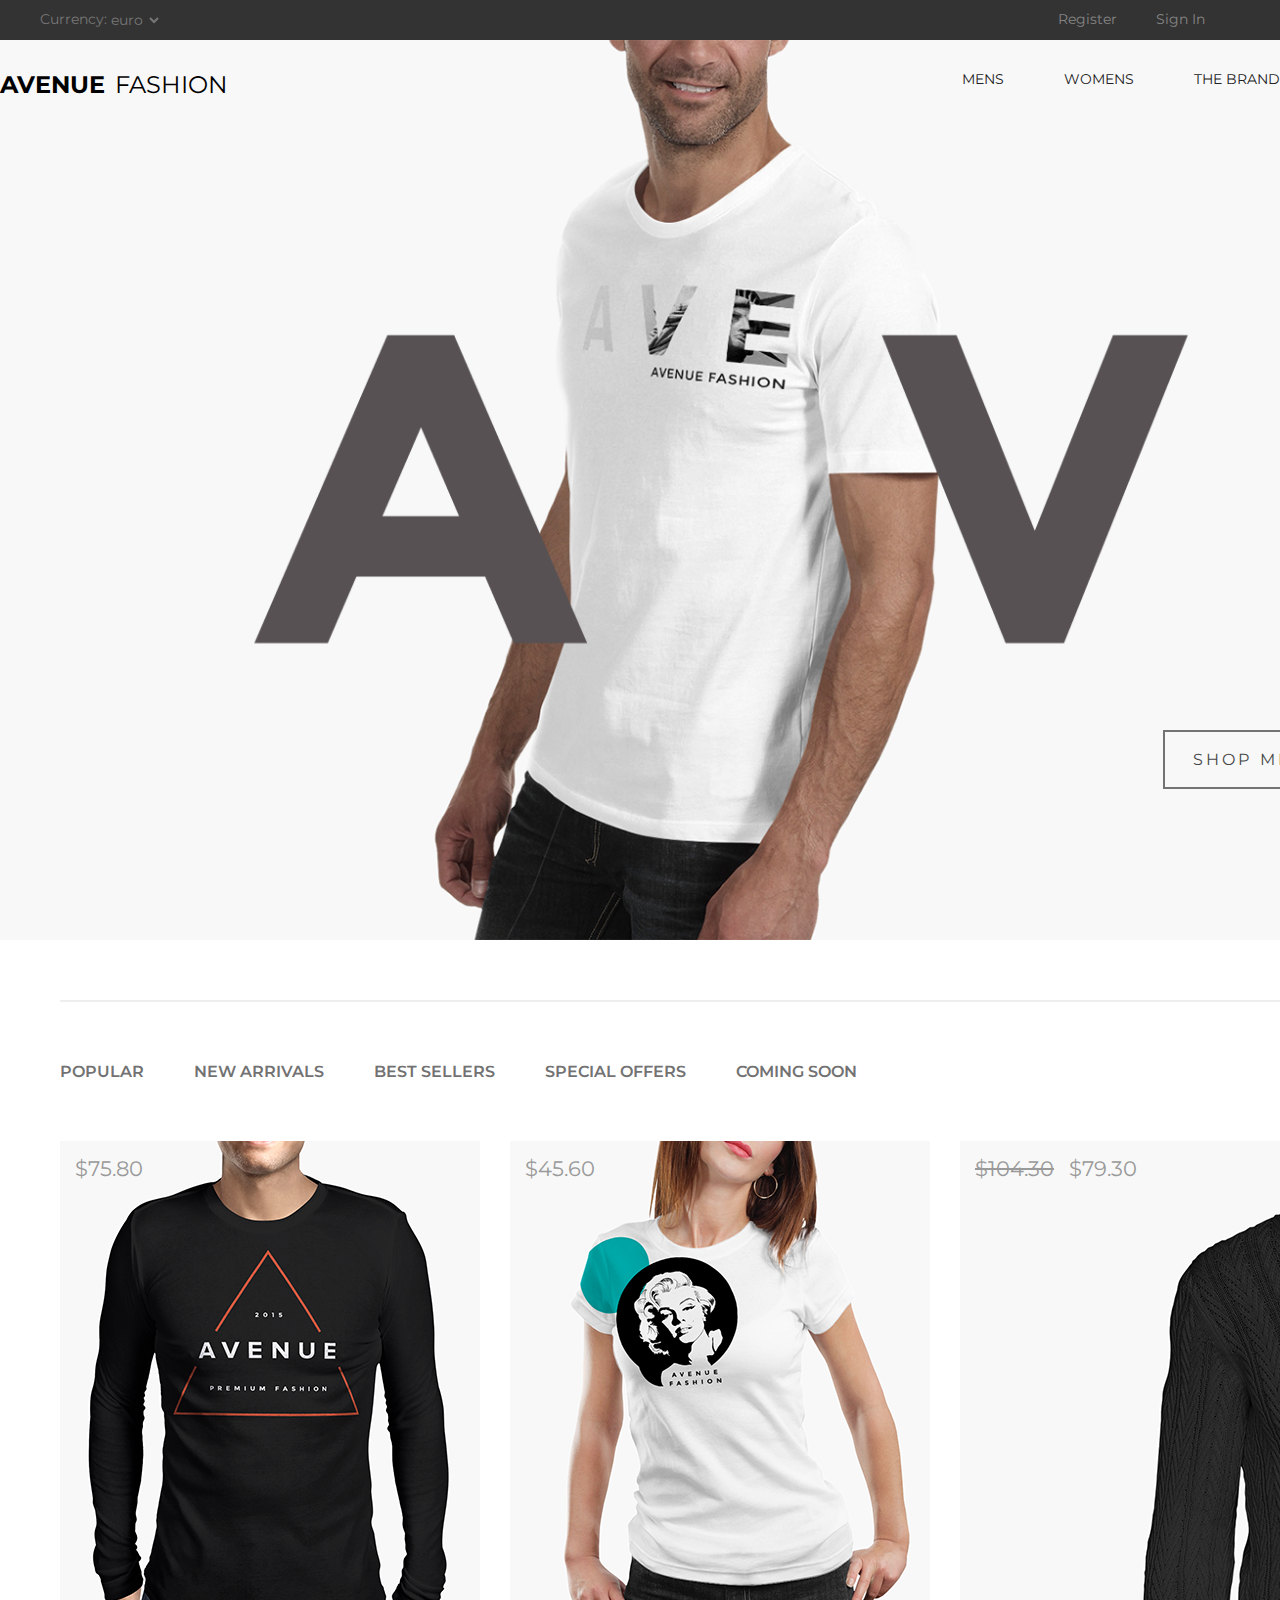
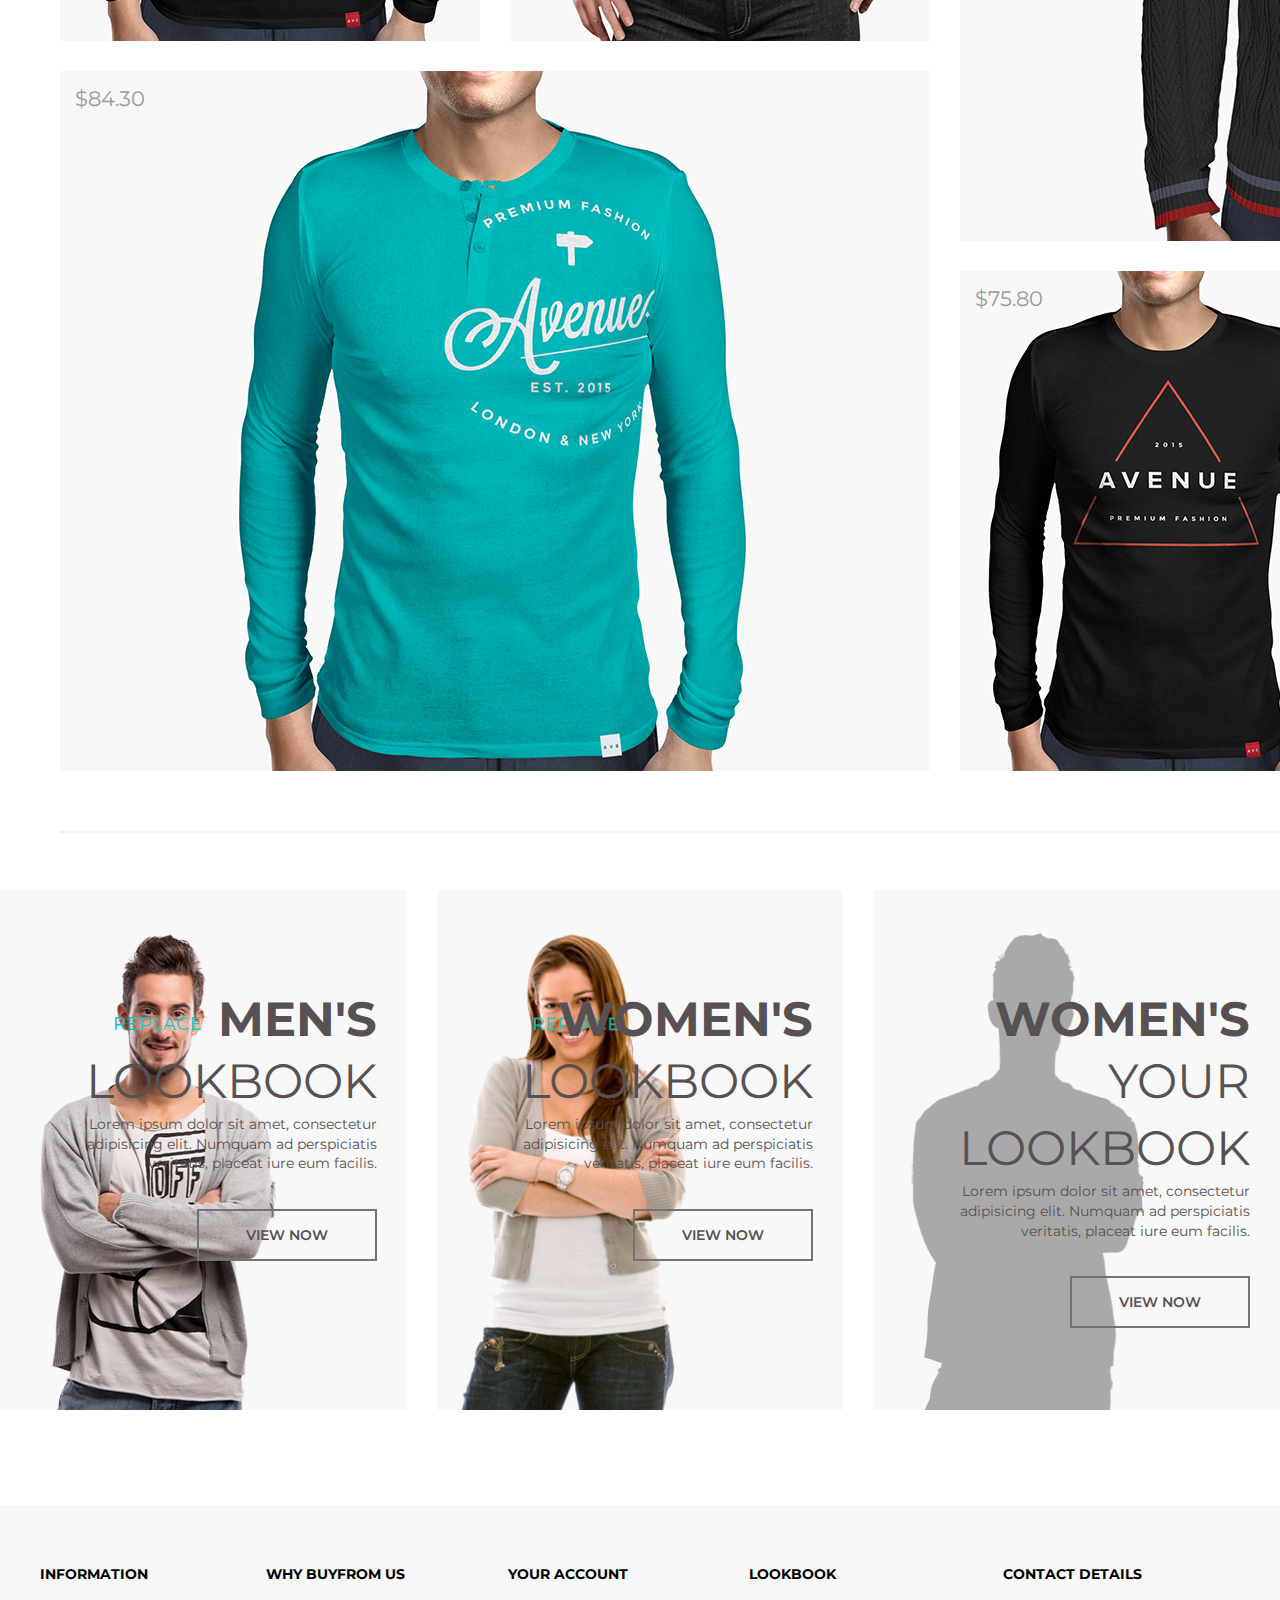
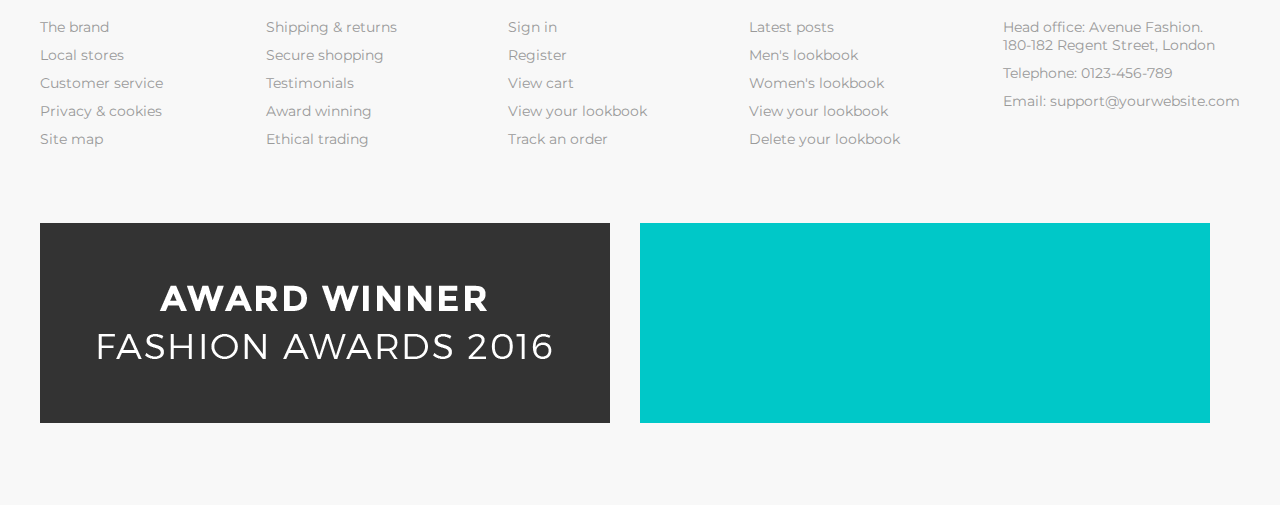
==== index.html @ 99f47302 "Add files via upload" ====
<!DOCTYPE html>
<html lang="en">

<head>
    <meta charset="UTF-8">
    <meta name="viewport" content="width=device-width, initial-scale=1.0">
    <title>Document</title>
    <link rel="stylesheet" href="style.css">
    <link rel="stylesheet" href="libs/css/all.css">
</head>

<body>
    <div class="supheader">
        <div class="supheader_wrapper">
            <div class="wallet_wrapper">
                <p>Currency:</p>
                <select name="wallet" id="">
                    <option value="dollar">dollar</option>
                    <option value="euro" selected>euro</option>
                    <option value="rub">russian ruble</option>
                </select>
            </div>
            <div class="register_wrapper">
                <a href="#">Register</a>
                <a href="#">Sign In</a>
                <div class="cart">
                </div>
            </div>
        </div>
    </div>
    <header class="header">
        <div class="header_container">
            <div class="logo">
                <span>avenue</span>
                <p>fashion</p>
            </div>
            <nav class="nav_bar">
                <ul>
                    <li><a href="">mens</a></li>
                    <li><a href="">womens</a></li>
                    <li><a href="">the brand</a></li>
                    <li><a href="">local stores</a></li>
                    <li><a href="">look book</a></li>
                </ul>
            </nav>
            <div class="shop_button">
                <a href="#">shop men's collection</a>
            </div>
        </div>
    </header>
    <section class="product">
        <div class="product_container">
            <div class="subheader">
                <ul>
                    <li><a href="#">popular</a></li>
                    <li><a href="#">new arrivals</a></li>
                    <li><a href="#">best sellers</a></li>
                    <li><a href="#">special offers</a></li>
                    <li><a href="#">coming soon</a></li>
                </ul>
            </div>
            <div class="product_wrapper">
                <div class="left_side">
                    <div class="top_part">
                        <div class="product_items">
                            <div class="right_product">
                                <div class="img_of_product1">
                                    <p class="price">$75.80</p>
                                    <div class="more_pics">
                                        <img class="bonus_pic" src="img/products/item1.png" alt="">
                                        <img class="bonus_pic" src="img/products/item1.png" alt="">
                                    </div>
                                </div>
                                <div class="product_description">
                                    <h3 class="product_name">product name $75.80</h3>
                                    <p>descripton of product descripton of product </p>
                                    <div class="icon_links">
                                        <div class="icon_wrapper"><i id="cart" class="fas fa-shopping-cart"></i></div>
                                        <div class="icon_wrapper"><i id="heart" class="far fa-heart"></i></div>
                                        <div class="icon_wrapper"><i id="compare" class="fas fa-compress-alt"></i></div>
                                    </div>
                                </div>

                            </div>
                            <div class="left_product">
                                <div class="img_of_product2">
                                    <p class="price">$45.60</p>
                                    <div class="more_pics">
                                        <img class="bonus_pic" src="img/products/item2.png" alt="">
                                        <img class="bonus_pic" src="img/products/item2.png" alt="">
                                    </div>
                                </div>
                                <div class="product_description">
                                    <h3 class="product_name">product name $45.60</h3>
                                    <p>descripton of product descripton of product </p>
                                    <div class="icon_links">
                                        <div class="icon_wrapper"><i id="cart" class="fas fa-shopping-cart"></i></div>
                                        <div class="icon_wrapper"><i id="heart" class="far fa-heart"></i></div>
                                        <div class="icon_wrapper"><i id="compare" class="fas fa-compress-alt"></i></div>
                                    </div>
                                </div>
                            </div>
                        </div>
                    </div>
                    <div class="bottom_part">
                        <div class="main_product">
                            <div class="img_of_product3">
                                <p class="price">$84.30</p>
                                <div class="bigger_more_pics">
                                    <img class="bigger_bonus_pic" src="img/products/item4.png" alt="">
                                    <img class="bigger_bonus_pic" src="img/products/item4.png" alt="">
                                </div>
                            </div>
                            <div class="bigger_product_description">
                                <h3 class="product_name">product name $84.30</h3>
                                <p>descripton of product descripton of product </p>
                                <div class="bigger_icon_links">
                                    <div class="icon_wrapper"><i id="cart" class="fas fa-shopping-cart"></i></div>
                                    <div class="icon_wrapper"><i id="heart" class="far fa-heart"></i></div>
                                    <div class="icon_wrapper"><i id="compare" class="fas fa-compress-alt"></i></div>
                                </div>
                            </div>
                        </div>
                    </div>
                </div>
                <div class="right_side">
                    <div class="top_part">
                        <div class="main_product">
                            <div id="another_big" class="img_of_product3">
                                <div class="price_wrapper">
                                    <p id="sale" class="price">$104.30</p><span class="price">$79.30</span>
                                </div>
                                <div class="bigger_more_pics">
                                    <img class="bigger_bonus_pic" src="img/products/item3.png" alt="">
                                    <img class="bigger_bonus_pic" src="img/products/item3.png" alt="">
                                </div>
                            </div>
                            <div class="bigger_product_description">
                                <h3 class="product_name">product name $84.30</h3>
                                <p>descripton of product descripton of product </p>
                                <div class="bigger_icon_links">
                                    <div class="icon_wrapper"><i id="cart" class="fas fa-shopping-cart"></i></div>
                                    <div class="icon_wrapper"><i id="heart" class="far fa-heart"></i></div>
                                    <div class="icon_wrapper"><i id="compare" class="fas fa-compress-alt"></i></div>
                                </div>
                            </div>
                        </div>
                        <div class="bottom_part">
                            <div id="margin4wrapper" class="product_items">
                                <div class="right_product">
                                    <div class="img_of_product1">
                                        <p class="price">$75.80</p>
                                        <div class="more_pics">
                                            <img class="bonus_pic" src="img/products/item1.png" alt="">
                                            <img class="bonus_pic" src="img/products/item1.png" alt="">
                                        </div>
                                    </div>
                                    <div class="product_description">
                                        <h3 class="product_name">product name $75.80</h3>
                                        <p>descripton of product descripton of product </p>
                                        <div class="icon_links">
                                            <div class="icon_wrapper"><i id="cart" class="fas fa-shopping-cart"></i>
                                            </div>
                                            <div class="icon_wrapper"><i id="heart" class="far fa-heart"></i></div>
                                            <div class="icon_wrapper"><i id="compare" class="fas fa-compress-alt"></i>
                                            </div>
                                        </div>
                                    </div>

                                </div>
                                <div class="left_product">
                                    <div id="another_normal" class="img_of_product2">
                                        <p class="price">$45.60</p>
                                        <div class="more_pics">
                                            <img class="bonus_pic" src="img/products/item6.png" alt="">
                                            <img class="bonus_pic" src="img/products/item6.png" alt="">
                                        </div>
                                    </div>
                                    <div id="margin4description" class="product_description">
                                        <h3 class="product_name">product name $45.60</h3>
                                        <p>descripton of product descripton of product </p>
                                        <div class="icon_links">
                                            <div class="icon_wrapper"><i id="cart" class="fas fa-shopping-cart"></i>
                                            </div>
                                            <div class="icon_wrapper"><i id="heart" class="far fa-heart"></i></div>
                                            <div class="icon_wrapper"><i id="compare" class="fas fa-compress-alt"></i>
                                            </div>
                                        </div>
                                    </div>
                                </div>
                            </div>
                        </div>
                    </div>
                </div>
            </div>
            <div class="another_line"></div>
        </div>
    </section>
    <section class="lookbook">
        <div class="lookbook_wrapper">
            <div class="lookbook_item">
                <div class="lookbook_inner">
                    <div class="lookbook_header">
                        <h2>men's</h2>
                        <p class="forheader">lookbook</p>
                        <p>Lorem ipsum dolor sit amet, consectetur adipisicing elit. Numquam ad perspiciatis veritatis,
                            placeat iure eum facilis. </p>
                    </div>

                    <div class="lookbook_button">
                        <a href="#">view now</a>
                    </div>
                </div>
            </div>
            <div id="girls_lookbook" class="lookbook_item">
                <div class="lookbook_inner">
                    <div class="lookbook_header">
                        <h2>women's</h2>
                        <p class="forheader">lookbook</p>
                        <p>Lorem ipsum dolor sit amet, consectetur adipisicing elit. Numquam ad perspiciatis
                            veritatis,
                            placeat iure eum facilis. </p>
                    </div>

                    <div class="lookbook_button">
                        <a href="#">view now</a>
                    </div>
                </div>
            </div>
            <div id="your_lookbook" class="lookbook_item">
                <div class="lookbook_inner">
                    <div class="lookbook_header">
                        <h2>women's</h2>
                        <p class="forheader">your lookbook</p>
                        <p>Lorem ipsum dolor sit amet, consectetur adipisicing elit. Numquam ad perspiciatis
                            veritatis,
                            placeat iure eum facilis. </p>
                    </div>
                    <div class="lookbook_button">
                        <a href="#">view now</a>
                    </div>
                </div>
            </div>
        </div>
    </section>
    <footer class="footer">
        <div class="footer_container">
            <div class="footer_top">
                <div class="col">
                    <h3>information</h3>
                    <ul>
                        <li><a href="#">The brand</a></li>
                        <li><a href="#">Local stores</a></li>
                        <li><a href="#">Customer service</a></li>
                        <li><a href="#">Privacy & cookies</a></li>
                        <li><a href="#">Site map</a></li>
                    </ul>
                </div>
                <div class="col">
                    <h3>why buyfrom us</h3>
                    <ul>
                        <li><a href="#">Shipping & returns</a></li>
                        <li><a href="#">Secure shopping</a></li>
                        <li><a href="#">Testimonials</a></li>
                        <li><a href="#">Award winning</a></li>
                        <li><a href="#">Ethical trading</a></li>
                    </ul>
                </div>
                <div class="col">
                    <h3>your account</h3>
                    <ul>
                        <li><a href="#">Sign in</a></li>
                        <li><a href="#">Register</a></li>
                        <li><a href="#">View cart</a></li>
                        <li><a href="#">View your lookbook</a></li>
                        <li><a href="#">Track an order</a></li>
                    </ul>
                </div>
                <div class="col">
                    <h3>lookbook</h3>
                    <ul>
                        <li><a href="#">Latest posts</a></li>
                        <li><a href="#">Men's lookbook</a></li>
                        <li><a href="#">Women's lookbook</a></li>
                        <li><a href="#">View your lookbook</a></li>
                        <li><a href="#">Delete your lookbook</a></li>
                    </ul>
                </div>
                <div class="col">
                    <h3>contact details</h3>
                    <ul>
                        <li><a
                                href="https://www.google.com/maps/place/180+Regent+St,+Soho,+London+W1B+5TJ,+%D0%92%D0%B5%D0%BB%D0%B8%D0%BA%D0%BE%D0%B1%D1%80%D0%B8%D1%82%D0%B0%D0%BD%D0%B8%D1%8F/@51.5124696,-0.1420052,17z/data=!3m1!4b1!4m5!3m4!1s0x487604d5767c9015:0x1cf0ab0381c7fd45!8m2!3d51.5124696!4d-0.1398165">Head
                                office: Avenue Fashion. <br>180-182 Regent Street, London</a></li>
                        <li><a href="tel:0123-456-789">Telephone: 0123-456-789</a></li>
                        <li><a href="mailto:support@yourwebsite.com">Email: support@yourwebsite.com</a></li>
                    </ul>
                </div>
            </div>
            <div class="footer_bottom">
                <img src="img/footer/award.png" alt="">
                <div class="social_media">
                    <div class="social_inner">
                        <a href="https://facebook.com/"><i class="fab fa-facebook-f"></i></a>
                        <a href="https://twitter.com/?lang=ru"><i class="fab fa-twitter"></i></a>
                        <a href="https://www.instagram.com/"><i class="fab fa-instagram"></i></a>
                        <a href="https://www.pinterest.com/"><i class="fab fa-pinterest"></i></a>
                    </div>
                </div>
            </div>
        </div>
    </footer>
</body>

</html>
---- style.css ----
@import url('https://fonts.googleapis.com/css2?family=Montserrat:wght@100;300;400;600;700;900&display=swap');
*{
    box-sizing: border-box;
    margin: 0;
    font-family: 'Montserrat', sans-serif;
    font-size: 14px;

}
/*SUPHEADER*/
.supheader{
    background-color:#333333;
    color: #777777;
    height: 40px;
    padding-top: 10px;
    font-size: 13px;
}
.supheader_wrapper{
    width: 1200px;
    margin: 0 auto;
    display: flex;
    justify-content: space-between;
}
.wallet_wrapper{
    display: flex;
}
select{
    border: 0;
    width: 55px;
    background-color:#333333 ;
    color: #777777;
}
.register_wrapper a{
    text-decoration: none;
    color: #858585;
    margin-right: 35px;
    transition: color ease-in 0.2s;
}
.register_wrapper a:hover, .register_wrapper a:focus, .register_wrapper a:active{
    color: #00c8c8;
}
/*HEADER*/
.header{
    height: 900px;
    background: url(img/bg/intro.jpg) no-repeat, center;
    background-size: cover;
}
.header_container{
    width: 1600px;
    position: relative;
    margin: 0 auto;
    padding-top: 30px;
    display: flex;
    justify-content: space-between;
}
.logo{
    display: flex;
    text-transform: uppercase;
}
.logo span{
    font-size: 24px;
    font-weight: 700;
}
.logo p{
    font-size: 24px;
    margin-left: 10px;
    font-weight: 400;
}
.nav_bar li{
    list-style-type: none;
    text-transform: uppercase;
    margin-left: 60px;
}
.nav_bar a{
    text-decoration: none;
    color: #222222;
    transition: color .2s ease-in;
}
.nav_bar ul{
    display: flex;
}
.nav_bar a:hover, .nav_bar a:active, .nav_bar a:focus{
    color: #00c8c8;
}
.shop_button{
    position: absolute;
    top: 710px;
    right: 100px;
}
.shop_button a{
    font-size: 16px;
    text-decoration: none;
    text-transform: uppercase;
    color: #454647;
    border: solid 2px #737373;
    padding: 18px 28px;
    font-weight: 400;
    letter-spacing: 0.2em;
    transition: all 0.2s linear;
}
.shop_button a:hover, .shop_button a:active, .shop_button a:focus{
    color: #fff;
    background-color: #00c8c8;
}
/*PRODUCTS*/
.product{
    height: 1450px;
    padding: 60px;
}
.product_container{
    width: 1800px;
    margin: 0 auto;
}
.subheader{
    margin-bottom: 60px;
}
.subheader::before{
    content: '';
    display: block;
    margin-bottom: 60px;
    width: 1770px;
    height: 2px;
    background-color: #eeeeee;
}
.subheader ul{
    display: flex;
    padding: 0;
}
.subheader li{
    margin-right: 50px;
    list-style-type: none;
    text-transform: uppercase;
}
.subheader a{
    text-decoration: none;
    color: #727272;
    font-size: 16px;
    font-weight: 600;
    transition: color .2s ease-in;
}
.subheader a:hover, .subheader a:active, .subheader a:focus{
    color: #00c8c8;
}
.product_wrapper{
    display: flex;
}
.product_items{
    display: flex;
}
.right_product{
    margin-right: 30px;
    width: 420px;
    height: 500px;
    transition: all .2s ease-in; 
}
.right_product:hover, .right_product:active, .right_product:focus{
    transform: scale(1.02);
    -webkit-box-shadow: -7px 11px 60px 0px rgba(184,184,184,1);
    -moz-box-shadow: -7px 11px 60px 0px rgba(184,184,184,1);
    box-shadow: -7px 11px 60px 0px rgba(184,184,184,1);
}
.right_product:hover .more_pics{
    opacity: 1;
}
.right_product:hover .product_description{
    opacity: 1;
    -webkit-box-shadow: 3px 52px 60px 0px rgba(184,184,184,1);
    -moz-box-shadow: 3px 52px 60px 0px rgba(184,184,184,1);
    box-shadow: 3px 52px 60px 0px rgba(184,184,184,1);
}
.img_of_product1{
    width:100%;
    height: 100%;
    background: url(img/products/item1.png) no-repeat, center;
    background-size: cover;
}
.img_of_product2{
    width: 100%;
    height: 100%;
    background: url(img/products/item2.png) no-repeat, center;
    background-size: cover;
}
.img_of_product3{
    width: 100%;
    height: 100%;
    background: url(img/products/item4.png) no-repeat, center;
    background-size: cover;
}
.left_product{
    margin-right: 30px;
    width: 420px;
    height: 500px;
    transition: all .2s ease-in; 
}
.left_product:hover, .left_product:active, .left_product:focus{
    transform: scale(1.02);
    -webkit-box-shadow: -7px 11px 60px 0px rgba(184,184,184,1);
    -moz-box-shadow: -7px 11px 60px 0px rgba(184,184,184,1);
    box-shadow: -7px 11px 60px 0px rgba(184,184,184,1);
}
.left_product:hover .more_pics{
    opacity: 1;
}
.left_product:hover .product_description{
    opacity: 1;
    -webkit-box-shadow: 3px 52px 60px 0px rgba(184,184,184,1);
    -moz-box-shadow: 3px 52px 60px 0px rgba(184,184,184,1);
    box-shadow: 3px 52px 60px 0px rgba(184,184,184,1);
}
.top_part{
    margin-bottom: 30px;
}
.main_product{
    width: 870px;
    height: 700px;
    transition: all .2s ease-in; 
}
.bigger_product_description{
    height: 150px;
    width: 870px;
    background: #fff;
    border-top: 1px solid #eeeeee;
    text-align: center;
    opacity: 0;
    transition: all .2s ease-in;
}
.bigger_icon_links{
    display: flex;
    margin-left: 370px;
}
.bigger_more_pics{
    display: flex;
    flex-direction: column;
    margin-left: 740px;
    opacity: 0;
    transition: all .2s ease-in;
}
.bigger_bonus_pic{
    width: 110px;
    height: 100px;
    border: 2px solid #fff;
    margin-bottom: 16px;
}
.main_product:hover, .left_product:active, .left_product:focus{
    transform: scale(1.02);
    -webkit-box-shadow: -7px 11px 60px 0px rgba(184,184,184,1);
    -moz-box-shadow: -7px 11px 60px 0px rgba(184,184,184,1);
    box-shadow: -7px 11px 60px 0px rgba(184,184,184,1);
}
.main_product:hover .bigger_more_pics{
    opacity: 1;
}
.main_product:hover .bigger_product_description{
    opacity: 1;
    -webkit-box-shadow: 3px 52px 60px 0px rgba(184,184,184,1);
    -moz-box-shadow: 3px 52px 60px 0px rgba(184,184,184,1);
    box-shadow: 3px 52px 60px 0px rgba(184,184,184,1);
}

.price{
    font-size: 21px;
    font-weight: 300px;
    color: #9a9a9a;
    padding-left: 15px;
    padding-top: 15px;
}
.bonus_pic{
    width: 80px;
    height: 100px;
    border: 2px solid #fff;
    margin-bottom: 16px;
}
.more_pics{
    display: flex;
    flex-direction: column;
    margin-left: 320px;
    opacity: 0;
    transition: all .2s ease-in;
}
.product_description{
    height: 150px;
    width: 420px;
    background: #fff;
    border-top: 1px solid #eeeeee;
    text-align: center;
    opacity: 0;
    transition: all .2s ease-in;
}
.product_name{
    text-transform: uppercase;
    padding-top: 25px;
    padding-bottom: 20px;
}
.icon_links{
    display: flex;
    margin-left: 150px;
}
.icon_wrapper{
    margin-top: 15px;
    margin-right: 15px;
    width: 30px;
    height: 30px;
    background-color: #727272;
    border-radius: 25px;
    transition: all .2s ease-in;
}
#cart{
    font-size: 17px;
    margin-top: 6px;
    color: #fff;
}
#heart{
    font-size: 17px;
    margin-top: 6px;
    margin-left: 0.5px;
    color: #fff;
}
#compare{
    font-size: 17px;
    margin-top: 6px;
    margin-left: 0.5px;
    color: #fff;
}
.icon_wrapper:hover{
    background-color: #00c8c8;
}
#margin4wrapper{
    margin-top: 30px;
}
.price_wrapper{
    display: flex;
}
#sale{
    text-decoration: line-through;
}
#another_big{
    background: url(img/products/item3.png) no-repeat, center;
}
#another_normal{
    background: url(img/products/item6.png) no-repeat, center;
}
#margin4description{
    margin-bottom: 60px;
}
.another_line::before{
    content: '';
    margin-top: 30px;
    display: block;
    margin-bottom: 60px;
    width: 1770px;
    height: 2px;
    background-color: #eeeeee;
}
/*LOOKBOOK*/
.lookbook{
    height: 715px;
}
.lookbook_wrapper{
    display: flex;
}
.lookbook_item{
    margin-top: 100px;
    width: 660px;
    height: 520px;
    background: url(img/lookbook/lookbook1.png);
}
.lookbook_inner{
    display: flex;
    color: #575153;
    flex-direction: column;
    width: 300px;
    height: 300px;
    float: right;
    margin-top: 100px;
    margin-right: 30px;
}
.lookbook_button{
    border: 2px solid #737373;
    text-align: center;
    margin-top: 35px;
    padding: 15px 5px;
    margin-left: 120px;
    transition: ease-in .2s all;
}
.lookbook_button a{
    text-decoration: none;
    color: #575153;
    text-transform: uppercase;
    font-weight: 600;
    transition: color .2s ease-in;
}
.lookbook_header h2{
    float: right;
    font-size: 48px;
    text-transform: uppercase;
}
.forheader{
    font-size: 48px;
    float: right;
    text-transform: uppercase;
}
.lookbook_header p{
    float: right;
    text-align: right;
    line-height: 1.4;
}
.lookbook_button:hover, .lookbook_button:active, .lookbook_button:focus{
    background-color: #00c8c8;
}
.lookbook_button:hover a{
    color: #fff;
}
#girls_lookbook{
    background: url(img/lookbook/lookbook2.png) no-repeat, center;
    background-size: cover;
    margin-left: 30px;
    margin-right: 30px;
}
#your_lookbook{
    background: url(img/lookbook/lookbook3.png) no-repeat, center;
    background-size: cover;
}
/*FOOTER*/
.footer{
    height: 600px;
    background-color: #f8f8f8;
}
.footer_container{
    width: 1200px;
    margin: 0 auto;
}
.footer_wrapper{
    display: flex;
    flex-direction: column;
}
.footer_top{
    display: flex;
    justify-content: space-between;
    padding-top: 60px;
}

.col ul{
    list-style-type: none;
    padding-left: 0;
}
.col h3{
    text-transform: uppercase;
    margin-bottom: 30px;
}
.col li{
    padding: 5px 0;
}
.col a{
    text-decoration: none;
    color: #9a9a9a;
    transition: color .2s ease-in;
}
.col a:hover{
    color: #00c8c8;
}
.footer_bottom{
    margin-top: 70px;
    display: flex;
}
.social_media{
    height: 200px;
    width: 570px;
    background-color: #00c8c8;
    margin-left: 30px;
    text-align: center;
    
}
.social_inner{
    width: 280px;
    margin: 0 auto;
    display: flex;
    justify-content: space-between;
}
.social_media i{
    margin-top: 70px;
    font-size: 34px;
    color: #fff;
    transition: color .2s ease-in;
}
.social_media i:hover{
    color: gray;
}
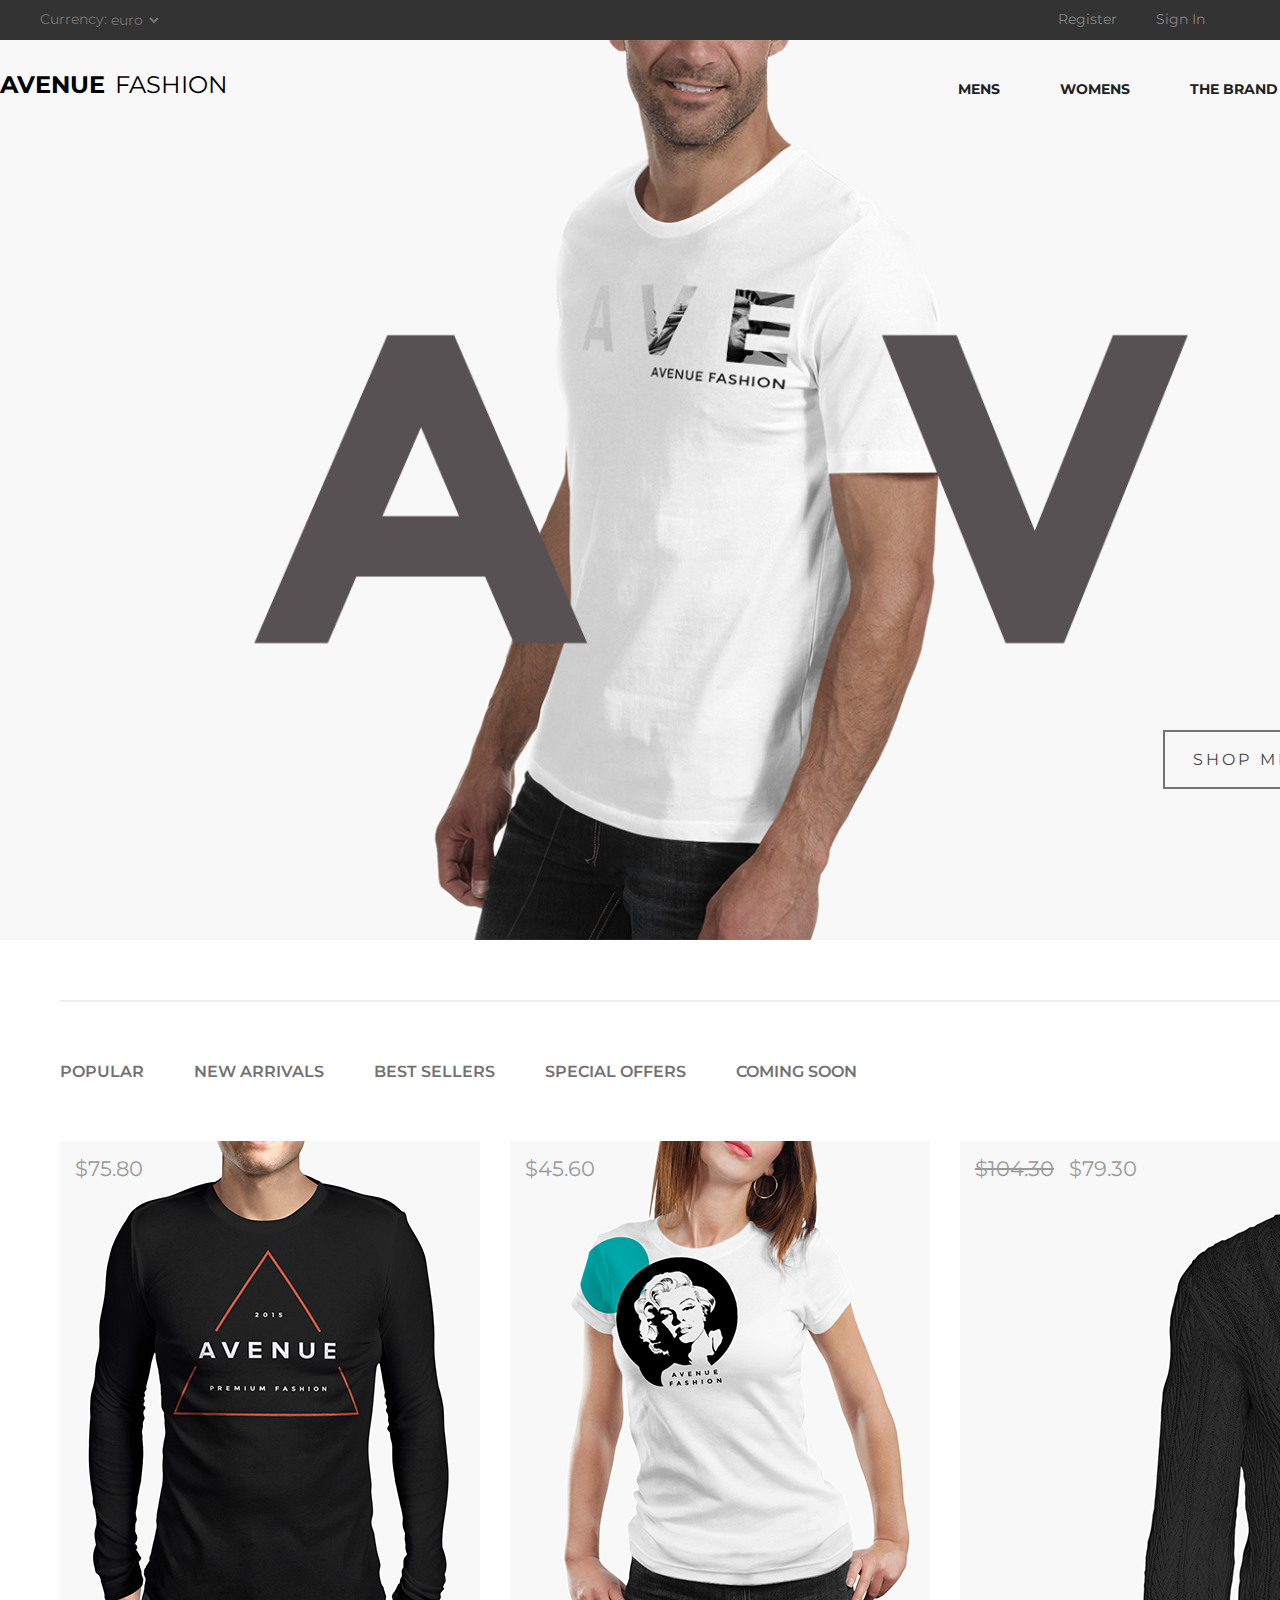
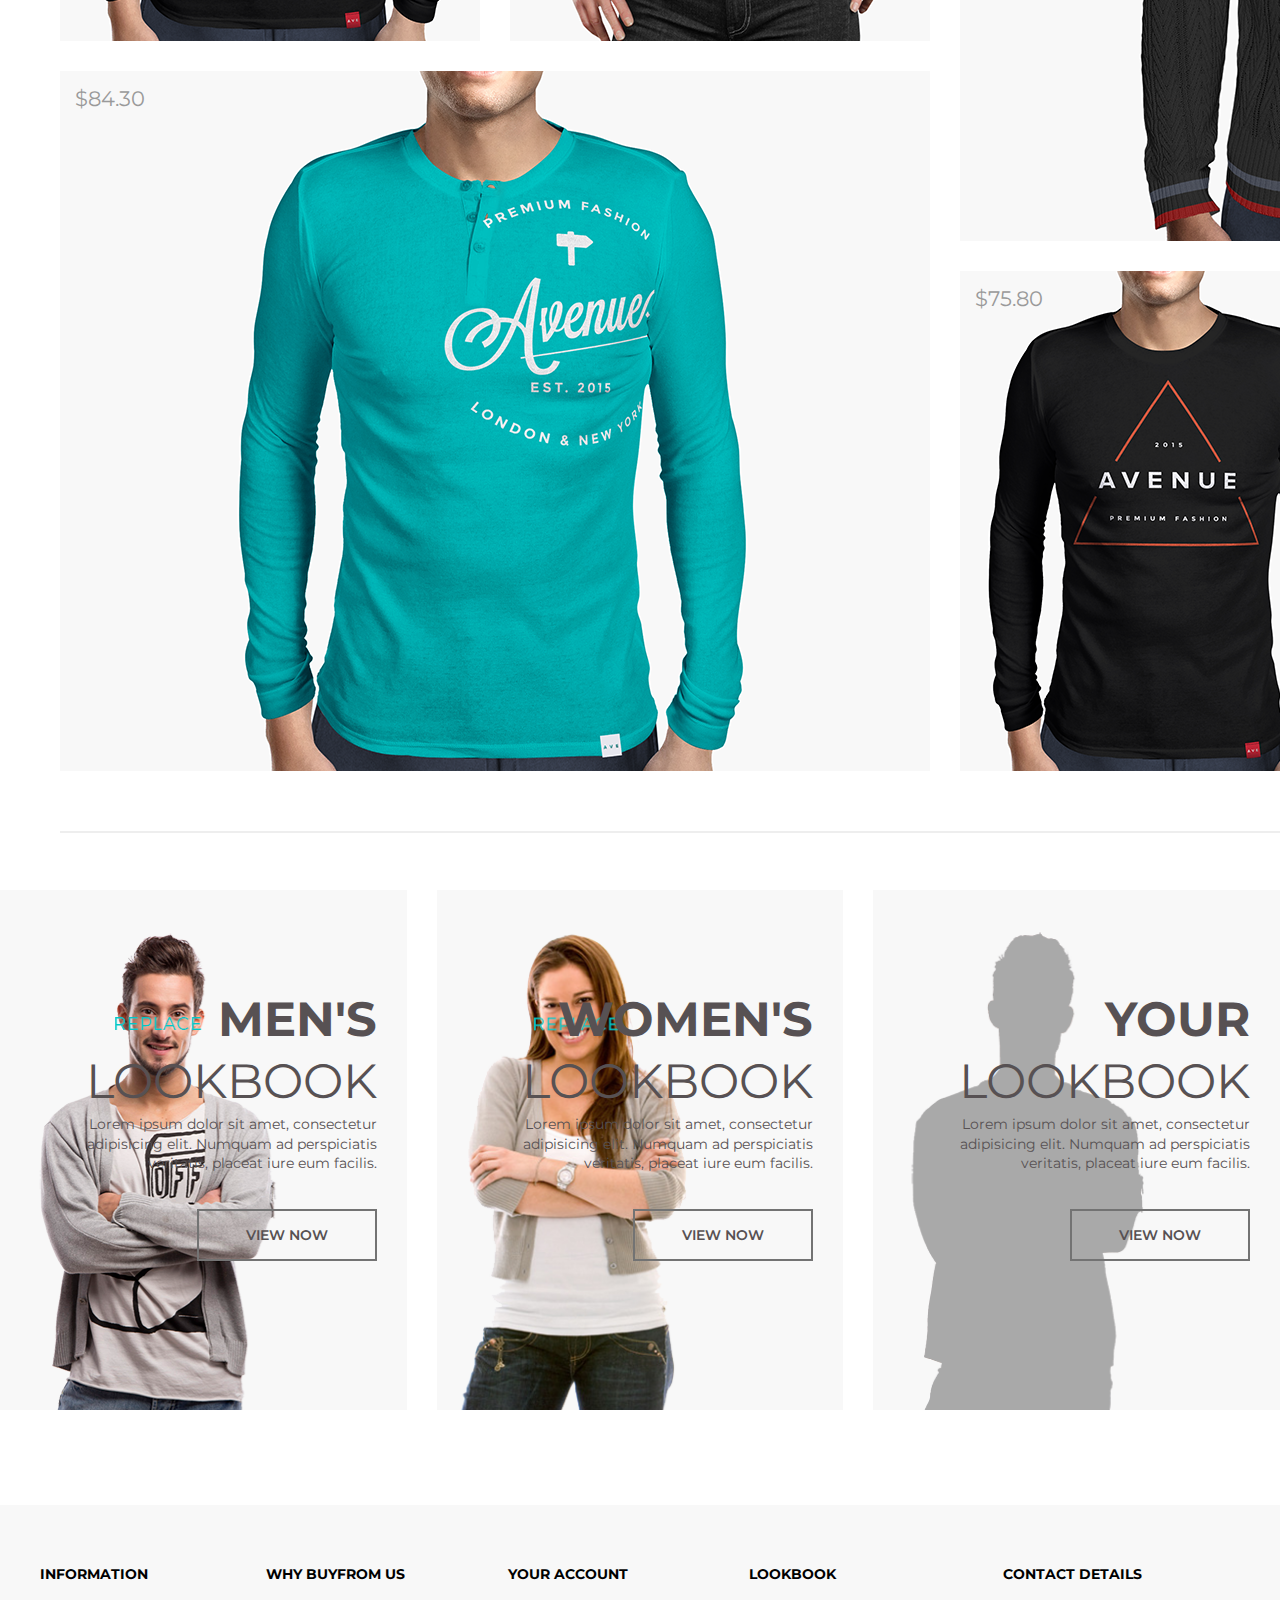
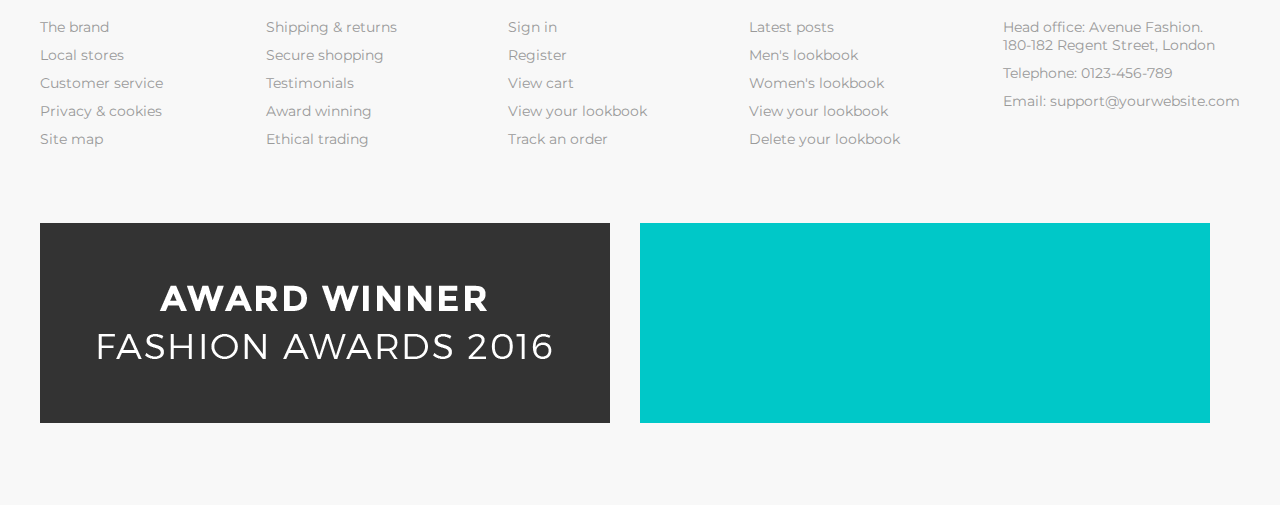
==== commit f8eca1c7: "Add files via upload" ====
--- a/index.html
+++ b/index.html
@@ -6,7 +6,8 @@
     <meta name="viewport" content="width=device-width, initial-scale=1.0">
     <title>Document</title>
     <link rel="stylesheet" href="style.css">
-    <link rel="stylesheet" href="libs/css/all.css">
+    <link rel="stylesheet" href="libs/css/all.min.css">
+
 </head>
 
 <body>
@@ -36,16 +37,66 @@
             </div>
             <nav class="nav_bar">
                 <ul>
-                    <li><a href="">mens</a></li>
-                    <li><a href="">womens</a></li>
-                    <li><a href="">the brand</a></li>
-                    <li><a href="">local stores</a></li>
-                    <li><a href="">look book</a></li>
+                    <li class="list_item"><div class="nav_item"><a href="#">mens</a><i id="chevron" class="fas fa-chevron-down"></i><div id="hover_div" class="category_hover">
+                        <div class="cols_wrapper">
+                            <div id="margin4col" class="col">
+                                <h3>casuals</h3>
+                                <ul>
+                                    <li><a href="#">Jackets</a></li>
+                                    <li><a href="#">Hoodies & Sweatshirts</a></li>
+                                    <li><a href="#">Polo Shirts</a></li>
+                                    <li><a href="#">Sportswear</a></li>
+                                    <li><a href="#">Trousers & Chinos</a></li>
+                                    <li><a href="#">T-Shirts</a></li>
+                                </ul>
+                            </div>
+                            <div class="col">
+                                <h3>formal</h3>
+                                <ul>
+                                    <li><a href="">Jackets</a></li>
+                                    <li><a href="">Shirts</a></li>
+                                    <li><a href="">Suits</a></li>
+                                    <li><a href="">Trousers</a></li>
+                                </ul>
+                            </div>
+                        </div>
+                        <div class="sale_banner">
+                            <p>autumn sale! <br>up to 50% off</p>
+                        </div>
+                    </div></div></li>
+                    <li class="list_item"><div class="nav_item"><a href="#">womens</a><i id="chevron" class="fas fa-chevron-down"></i></div></li>
+                    <li class="list_item"><a href="file:///C:/Users/%D0%94%D0%B0%D0%BD%D0%B8%D0%BB/Desktop/online%20store/the%20brand/thebrand.html">the brand</a></li>
+                    <li class="list_item"><div class="nav_item"><a href="file:///C:/Users/%D0%94%D0%B0%D0%BD%D0%B8%D0%BB/Desktop/online%20store/local%20store/localstore.html">local stores</a></div></li>
+                    <li class="list_item"><div class="nav_item"><a href="file:///C:/Users/%D0%94%D0%B0%D0%BD%D0%B8%D0%BB/Desktop/online%20store/lookbook/lookbook.html#">look book</a><i id="chevron" class="fas fa-chevron-down"></i>
+                        <div id="lookbook_hover" class="category_hover">
+                            <div class="cols_wrapper">
+                                <div id="margin4col" class="col">
+                                    <h3>our lookbooks</h3>
+                                    <ul>
+                                        <li><a href="#">Latest Post (mixed)</a></li>
+                                        <li><a href="#">Men's Lookbook</a></li>
+                                        <li><a href="#">Women's Lookbook</a></li>
+                                    </ul>
+                                </div>
+                                <div class="col">
+                                    <h3>your lookbook</h3>
+                                    <ul>
+                                        <li><a href="">View and Edit</a></li>
+                                        <li><a href="">Share</a></li>
+                                        <li><a href="">Delete</a></li>
+                                    </ul>
+                                </div>
+                            </div>
+                            <div class="sale_banner">
+                                <p>autumn sale! <br>up to 50% off</p>
+                            </div>
+                        </div></div></li>
                 </ul>
             </nav>
             <div class="shop_button">
                 <a href="#">shop men's collection</a>
             </div>
+           
         </div>
     </header>
     <section class="product">
@@ -64,13 +115,13 @@
                     <div class="top_part">
                         <div class="product_items">
                             <div class="right_product">
-                                <div class="img_of_product1">
+                                <a class="link_none" href="file:///C:/Users/%D0%94%D0%B0%D0%BD%D0%B8%D0%BB/Desktop/online%20store/product%20view/product.html"><div class="img_of_product1">
                                     <p class="price">$75.80</p>
                                     <div class="more_pics">
                                         <img class="bonus_pic" src="img/products/item1.png" alt="">
                                         <img class="bonus_pic" src="img/products/item1.png" alt="">
                                     </div>
-                                </div>
+                                </div></a>
                                 <div class="product_description">
                                     <h3 class="product_name">product name $75.80</h3>
                                     <p>descripton of product descripton of product </p>
@@ -198,7 +249,7 @@
     </section>
     <section class="lookbook">
         <div class="lookbook_wrapper">
-            <div class="lookbook_item">
+            <div class="lookbook_unit">
                 <div class="lookbook_inner">
                     <div class="lookbook_header">
                         <h2>men's</h2>
@@ -212,7 +263,7 @@
                     </div>
                 </div>
             </div>
-            <div id="girls_lookbook" class="lookbook_item">
+            <div id="girls_lookbook" class="lookbook_unit">
                 <div class="lookbook_inner">
                     <div class="lookbook_header">
                         <h2>women's</h2>
@@ -227,11 +278,11 @@
                     </div>
                 </div>
             </div>
-            <div id="your_lookbook" class="lookbook_item">
+            <div id="your_lookbook" class="lookbook_unit">
                 <div class="lookbook_inner">
                     <div class="lookbook_header">
-                        <h2>women's</h2>
-                        <p class="forheader">your lookbook</p>
+                        <h2>your</h2>
+                        <p class="forheader">lookbook</p>
                         <p>Lorem ipsum dolor sit amet, consectetur adipisicing elit. Numquam ad perspiciatis
                             veritatis,
                             placeat iure eum facilis. </p>
@@ -310,6 +361,7 @@
             </div>
         </div>
     </footer>
+    <script src="main.js"></script>
 </body>
 
 </html>--- a/style.css
+++ b/style.css
@@ -65,21 +65,36 @@
     margin-left: 10px;
     font-weight: 400;
 }
-.nav_bar li{
+.list_item{
     list-style-type: none;
     text-transform: uppercase;
     margin-left: 60px;
+    margin-top: 10px;
 }
 .nav_bar a{
     text-decoration: none;
+    font-weight: 700;
     color: #222222;
     transition: color .2s ease-in;
+    margin-bottom: 5px;
 }
 .nav_bar ul{
     display: flex;
 }
 .nav_bar a:hover, .nav_bar a:active, .nav_bar a:focus{
     color: #00c8c8;
+}
+.nav_bar a:focus ~ #chevron{
+    color: #00c8c8;
+}
+.nav_bar a:hover ~ #chevron{
+    color: #00c8c8;
+}
+.nav_bar a:hover ~.category_hover{
+    opacity: 1;
+}
+.nav_bar a:focus ~.category_hover{
+    opacity: 1;
 }
 .shop_button{
     position: absolute;
@@ -100,6 +115,67 @@
 .shop_button a:hover, .shop_button a:active, .shop_button a:focus{
     color: #fff;
     background-color: #00c8c8;
+}
+.nav_item{
+    display: flex;
+    flex-direction: column;
+}
+.nav_item i{
+    transition: color .2s ease-in;
+}
+.category_hover{
+    opacity: 0;
+    position: absolute;
+    width: 460px;
+    height: 530px;
+    background: #f8f8f8;
+    top: 80px;
+    right: 200px;
+    transition: all .2s ease-in;
+    -webkit-box-shadow: 0px 21px 39px -4px rgba(0,0,0,0.63);
+    -moz-box-shadow: 0px 21px 39px -4px rgba(0,0,0,0.63);
+    box-shadow: 0px 21px 39px -4px rgba(0,0,0,0.63);
+}
+.category_hover a{
+    font-size: 14px;
+    text-transform: none;
+    font-weight: 400;
+}
+.category_hover ul{
+    display: block;
+}
+.category_hover li{
+    margin-left: 0;
+}
+
+.cols_wrapper{
+    display: flex;  
+}
+.category_hover .col{
+    margin-top: 30px;
+    margin-bottom: 55px;
+}
+#margin4col{
+    margin-left: 30px;
+    margin-right: 80px;
+}
+.sale_banner{
+    text-align: center;
+    color: #ffff;
+    width: 400px;
+    height: 200px;
+    background-color: #333333;
+    margin-left: 30px;
+}
+.sale_banner p{
+    font-size: 36px;
+    font-weight: 600;
+    text-transform: uppercase;
+    padding-top: 55px;
+}
+#lookbook_hover{
+    height: 450px;
+    right: 20px;
 }
 /*PRODUCTS*/
 .product{
@@ -145,6 +221,9 @@
 }
 .product_items{
     display: flex;
+}
+.link_none{
+    text-decoration: none;
 }
 .right_product{
     margin-right: 30px;
@@ -357,7 +436,7 @@
 .lookbook_wrapper{
     display: flex;
 }
-.lookbook_item{
+.lookbook_unit{
     margin-top: 100px;
     width: 660px;
     height: 520px;
--- a/libs/css/all.min.css
+++ b/libs/css/all.min.css
@@ -0,0 +1,5 @@
+/*!
+ * Font Awesome Free 5.14.0 by @fontawesome - https://fontawesome.com
+ * License - https://fontawesome.com/license/free (Icons: CC BY 4.0, Fonts: SIL OFL 1.1, Code: MIT License)
+ */
+.fa,.fab,.fad,.fal,.far,.fas{-moz-osx-font-smoothing:grayscale;-webkit-font-smoothing:antialiased;display:inline-block;font-style:normal;font-variant:normal;text-rendering:auto;line-height:1}.fa-lg{font-size:1.33333em;line-height:.75em;vertical-align:-.0667em}.fa-xs{font-size:.75em}.fa-sm{font-size:.875em}.fa-1x{font-size:1em}.fa-2x{font-size:2em}.fa-3x{font-size:3em}.fa-4x{font-size:4em}.fa-5x{font-size:5em}.fa-6x{font-size:6em}.fa-7x{font-size:7em}.fa-8x{font-size:8em}.fa-9x{font-size:9em}.fa-10x{font-size:10em}.fa-fw{text-align:center;width:1.25em}.fa-ul{list-style-type:none;margin-left:2.5em;padding-left:0}.fa-ul>li{position:relative}.fa-li{left:-2em;position:absolute;text-align:center;width:2em;line-height:inherit}.fa-border{border:.08em solid #eee;border-radius:.1em;padding:.2em .25em .15em}.fa-pull-left{float:left}.fa-pull-right{float:right}.fa.fa-pull-left,.fab.fa-pull-left,.fal.fa-pull-left,.far.fa-pull-left,.fas.fa-pull-left{margin-right:.3em}.fa.fa-pull-right,.fab.fa-pull-right,.fal.fa-pull-right,.far.fa-pull-right,.fas.fa-pull-right{margin-left:.3em}.fa-spin{-webkit-animation:fa-spin 2s linear infinite;animation:fa-spin 2s linear infinite}.fa-pulse{-webkit-animation:fa-spin 1s steps(8) infinite;animation:fa-spin 1s steps(8) infinite}@-webkit-keyframes fa-spin{0%{-webkit-transform:rotate(0deg);transform:rotate(0deg)}to{-webkit-transform:rotate(1turn);transform:rotate(1turn)}}@keyframes fa-spin{0%{-webkit-transform:rotate(0deg);transform:rotate(0deg)}to{-webkit-transform:rotate(1turn);transform:rotate(1turn)}}.fa-rotate-90{-ms-filter:"progid:DXImageTransform.Microsoft.BasicImage(rotation=1)";-webkit-transform:rotate(90deg);transform:rotate(90deg)}.fa-rotate-180{-ms-filter:"progid:DXImageTransform.Microsoft.BasicImage(rotation=2)";-webkit-transform:rotate(180deg);transform:rotate(180deg)}.fa-rotate-270{-ms-filter:"progid:DXImageTransform.Microsoft.BasicImage(rotation=3)";-webkit-transform:rotate(270deg);transform:rotate(270deg)}.fa-flip-horizontal{-ms-filter:"progid:DXImageTransform.Microsoft.BasicImage(rotation=0, mirror=1)";-webkit-transform:scaleX(-1);transform:scaleX(-1)}.fa-flip-vertical{-webkit-transform:scaleY(-1);transform:scaleY(-1)}.fa-flip-both,.fa-flip-horizontal.fa-flip-vertical,.fa-flip-vertical{-ms-filter:"progid:DXImageTransform.Microsoft.BasicImage(rotation=2, mirror=1)"}.fa-flip-both,.fa-flip-horizontal.fa-flip-vertical{-webkit-transform:scale(-1);transform:scale(-1)}:root .fa-flip-both,:root .fa-flip-horizontal,:root .fa-flip-vertical,:root .fa-rotate-90,:root .fa-rotate-180,:root .fa-rotate-270{-webkit-filter:none;filter:none}.fa-stack{display:inline-block;height:2em;line-height:2em;position:relative;vertical-align:middle;width:2.5em}.fa-stack-1x,.fa-stack-2x{left:0;position:absolute;text-align:center;width:100%}.fa-stack-1x{line-height:inherit}.fa-stack-2x{font-size:2em}.fa-inverse{color:#fff}.fa-500px:before{content:"\f26e"}.fa-accessible-icon:before{content:"\f368"}.fa-accusoft:before{content:"\f369"}.fa-acquisitions-incorporated:before{content:"\f6af"}.fa-ad:before{content:"\f641"}.fa-address-book:before{content:"\f2b9"}.fa-address-card:before{content:"\f2bb"}.fa-adjust:before{content:"\f042"}.fa-adn:before{content:"\f170"}.fa-adobe:before{content:"\f778"}.fa-adversal:before{content:"\f36a"}.fa-affiliatetheme:before{content:"\f36b"}.fa-air-freshener:before{content:"\f5d0"}.fa-airbnb:before{content:"\f834"}.fa-algolia:before{content:"\f36c"}.fa-align-center:before{content:"\f037"}.fa-align-justify:before{content:"\f039"}.fa-align-left:before{content:"\f036"}.fa-align-right:before{content:"\f038"}.fa-alipay:before{content:"\f642"}.fa-allergies:before{content:"\f461"}.fa-amazon:before{content:"\f270"}.fa-amazon-pay:before{content:"\f42c"}.fa-ambulance:before{content:"\f0f9"}.fa-american-sign-language-interpreting:before{content:"\f2a3"}.fa-amilia:before{content:"\f36d"}.fa-anchor:before{content:"\f13d"}.fa-android:before{content:"\f17b"}.fa-angellist:before{content:"\f209"}.fa-angle-double-down:before{content:"\f103"}.fa-angle-double-left:before{content:"\f100"}.fa-angle-double-right:before{content:"\f101"}.fa-angle-double-up:before{content:"\f102"}.fa-angle-down:before{content:"\f107"}.fa-angle-left:before{content:"\f104"}.fa-angle-right:before{content:"\f105"}.fa-angle-up:before{content:"\f106"}.fa-angry:before{content:"\f556"}.fa-angrycreative:before{content:"\f36e"}.fa-angular:before{content:"\f420"}.fa-ankh:before{content:"\f644"}.fa-app-store:before{content:"\f36f"}.fa-app-store-ios:before{content:"\f370"}.fa-apper:before{content:"\f371"}.fa-apple:before{content:"\f179"}.fa-apple-alt:before{content:"\f5d1"}.fa-apple-pay:before{content:"\f415"}.fa-archive:before{content:"\f187"}.fa-archway:before{content:"\f557"}.fa-arrow-alt-circle-down:before{content:"\f358"}.fa-arrow-alt-circle-left:before{content:"\f359"}.fa-arrow-alt-circle-right:before{content:"\f35a"}.fa-arrow-alt-circle-up:before{content:"\f35b"}.fa-arrow-circle-down:before{content:"\f0ab"}.fa-arrow-circle-left:before{content:"\f0a8"}.fa-arrow-circle-right:before{content:"\f0a9"}.fa-arrow-circle-up:before{content:"\f0aa"}.fa-arrow-down:before{content:"\f063"}.fa-arrow-left:before{content:"\f060"}.fa-arrow-right:before{content:"\f061"}.fa-arrow-up:before{content:"\f062"}.fa-arrows-alt:before{content:"\f0b2"}.fa-arrows-alt-h:before{content:"\f337"}.fa-arrows-alt-v:before{content:"\f338"}.fa-artstation:before{content:"\f77a"}.fa-assistive-listening-systems:before{content:"\f2a2"}.fa-asterisk:before{content:"\f069"}.fa-asymmetrik:before{content:"\f372"}.fa-at:before{content:"\f1fa"}.fa-atlas:before{content:"\f558"}.fa-atlassian:before{content:"\f77b"}.fa-atom:before{content:"\f5d2"}.fa-audible:before{content:"\f373"}.fa-audio-description:before{content:"\f29e"}.fa-autoprefixer:before{content:"\f41c"}.fa-avianex:before{content:"\f374"}.fa-aviato:before{content:"\f421"}.fa-award:before{content:"\f559"}.fa-aws:before{content:"\f375"}.fa-baby:before{content:"\f77c"}.fa-baby-carriage:before{content:"\f77d"}.fa-backspace:before{content:"\f55a"}.fa-backward:before{content:"\f04a"}.fa-bacon:before{content:"\f7e5"}.fa-bacteria:before{content:"\e059"}.fa-bacterium:before{content:"\e05a"}.fa-bahai:before{content:"\f666"}.fa-balance-scale:before{content:"\f24e"}.fa-balance-scale-left:before{content:"\f515"}.fa-balance-scale-right:before{content:"\f516"}.fa-ban:before{content:"\f05e"}.fa-band-aid:before{content:"\f462"}.fa-bandcamp:before{content:"\f2d5"}.fa-barcode:before{content:"\f02a"}.fa-bars:before{content:"\f0c9"}.fa-baseball-ball:before{content:"\f433"}.fa-basketball-ball:before{content:"\f434"}.fa-bath:before{content:"\f2cd"}.fa-battery-empty:before{content:"\f244"}.fa-battery-full:before{content:"\f240"}.fa-battery-half:before{content:"\f242"}.fa-battery-quarter:before{content:"\f243"}.fa-battery-three-quarters:before{content:"\f241"}.fa-battle-net:before{content:"\f835"}.fa-bed:before{content:"\f236"}.fa-beer:before{content:"\f0fc"}.fa-behance:before{content:"\f1b4"}.fa-behance-square:before{content:"\f1b5"}.fa-bell:before{content:"\f0f3"}.fa-bell-slash:before{content:"\f1f6"}.fa-bezier-curve:before{content:"\f55b"}.fa-bible:before{content:"\f647"}.fa-bicycle:before{content:"\f206"}.fa-biking:before{content:"\f84a"}.fa-bimobject:before{content:"\f378"}.fa-binoculars:before{content:"\f1e5"}.fa-biohazard:before{content:"\f780"}.fa-birthday-cake:before{content:"\f1fd"}.fa-bitbucket:before{content:"\f171"}.fa-bitcoin:before{content:"\f379"}.fa-bity:before{content:"\f37a"}.fa-black-tie:before{content:"\f27e"}.fa-blackberry:before{content:"\f37b"}.fa-blender:before{content:"\f517"}.fa-blender-phone:before{content:"\f6b6"}.fa-blind:before{content:"\f29d"}.fa-blog:before{content:"\f781"}.fa-blogger:before{content:"\f37c"}.fa-blogger-b:before{content:"\f37d"}.fa-bluetooth:before{content:"\f293"}.fa-bluetooth-b:before{content:"\f294"}.fa-bold:before{content:"\f032"}.fa-bolt:before{content:"\f0e7"}.fa-bomb:before{content:"\f1e2"}.fa-bone:before{content:"\f5d7"}.fa-bong:before{content:"\f55c"}.fa-book:before{content:"\f02d"}.fa-book-dead:before{content:"\f6b7"}.fa-book-medical:before{content:"\f7e6"}.fa-book-open:before{content:"\f518"}.fa-book-reader:before{content:"\f5da"}.fa-bookmark:before{content:"\f02e"}.fa-bootstrap:before{content:"\f836"}.fa-border-all:before{content:"\f84c"}.fa-border-none:before{content:"\f850"}.fa-border-style:before{content:"\f853"}.fa-bowling-ball:before{content:"\f436"}.fa-box:before{content:"\f466"}.fa-box-open:before{content:"\f49e"}.fa-box-tissue:before{content:"\e05b"}.fa-boxes:before{content:"\f468"}.fa-braille:before{content:"\f2a1"}.fa-brain:before{content:"\f5dc"}.fa-bread-slice:before{content:"\f7ec"}.fa-briefcase:before{content:"\f0b1"}.fa-briefcase-medical:before{content:"\f469"}.fa-broadcast-tower:before{content:"\f519"}.fa-broom:before{content:"\f51a"}.fa-brush:before{content:"\f55d"}.fa-btc:before{content:"\f15a"}.fa-buffer:before{content:"\f837"}.fa-bug:before{content:"\f188"}.fa-building:before{content:"\f1ad"}.fa-bullhorn:before{content:"\f0a1"}.fa-bullseye:before{content:"\f140"}.fa-burn:before{content:"\f46a"}.fa-buromobelexperte:before{content:"\f37f"}.fa-bus:before{content:"\f207"}.fa-bus-alt:before{content:"\f55e"}.fa-business-time:before{content:"\f64a"}.fa-buy-n-large:before{content:"\f8a6"}.fa-buysellads:before{content:"\f20d"}.fa-calculator:before{content:"\f1ec"}.fa-calendar:before{content:"\f133"}.fa-calendar-alt:before{content:"\f073"}.fa-calendar-check:before{content:"\f274"}.fa-calendar-day:before{content:"\f783"}.fa-calendar-minus:before{content:"\f272"}.fa-calendar-plus:before{content:"\f271"}.fa-calendar-times:before{content:"\f273"}.fa-calendar-week:before{content:"\f784"}.fa-camera:before{content:"\f030"}.fa-camera-retro:before{content:"\f083"}.fa-campground:before{content:"\f6bb"}.fa-canadian-maple-leaf:before{content:"\f785"}.fa-candy-cane:before{content:"\f786"}.fa-cannabis:before{content:"\f55f"}.fa-capsules:before{content:"\f46b"}.fa-car:before{content:"\f1b9"}.fa-car-alt:before{content:"\f5de"}.fa-car-battery:before{content:"\f5df"}.fa-car-crash:before{content:"\f5e1"}.fa-car-side:before{content:"\f5e4"}.fa-caravan:before{content:"\f8ff"}.fa-caret-down:before{content:"\f0d7"}.fa-caret-left:before{content:"\f0d9"}.fa-caret-right:before{content:"\f0da"}.fa-caret-square-down:before{content:"\f150"}.fa-caret-square-left:before{content:"\f191"}.fa-caret-square-right:before{content:"\f152"}.fa-caret-square-up:before{content:"\f151"}.fa-caret-up:before{content:"\f0d8"}.fa-carrot:before{content:"\f787"}.fa-cart-arrow-down:before{content:"\f218"}.fa-cart-plus:before{content:"\f217"}.fa-cash-register:before{content:"\f788"}.fa-cat:before{content:"\f6be"}.fa-cc-amazon-pay:before{content:"\f42d"}.fa-cc-amex:before{content:"\f1f3"}.fa-cc-apple-pay:before{content:"\f416"}.fa-cc-diners-club:before{content:"\f24c"}.fa-cc-discover:before{content:"\f1f2"}.fa-cc-jcb:before{content:"\f24b"}.fa-cc-mastercard:before{content:"\f1f1"}.fa-cc-paypal:before{content:"\f1f4"}.fa-cc-stripe:before{content:"\f1f5"}.fa-cc-visa:before{content:"\f1f0"}.fa-centercode:before{content:"\f380"}.fa-centos:before{content:"\f789"}.fa-certificate:before{content:"\f0a3"}.fa-chair:before{content:"\f6c0"}.fa-chalkboard:before{content:"\f51b"}.fa-chalkboard-teacher:before{content:"\f51c"}.fa-charging-station:before{content:"\f5e7"}.fa-chart-area:before{content:"\f1fe"}.fa-chart-bar:before{content:"\f080"}.fa-chart-line:before{content:"\f201"}.fa-chart-pie:before{content:"\f200"}.fa-check:before{content:"\f00c"}.fa-check-circle:before{content:"\f058"}.fa-check-double:before{content:"\f560"}.fa-check-square:before{content:"\f14a"}.fa-cheese:before{content:"\f7ef"}.fa-chess:before{content:"\f439"}.fa-chess-bishop:before{content:"\f43a"}.fa-chess-board:before{content:"\f43c"}.fa-chess-king:before{content:"\f43f"}.fa-chess-knight:before{content:"\f441"}.fa-chess-pawn:before{content:"\f443"}.fa-chess-queen:before{content:"\f445"}.fa-chess-rook:before{content:"\f447"}.fa-chevron-circle-down:before{content:"\f13a"}.fa-chevron-circle-left:before{content:"\f137"}.fa-chevron-circle-right:before{content:"\f138"}.fa-chevron-circle-up:before{content:"\f139"}.fa-chevron-down:before{content:"\f078"}.fa-chevron-left:before{content:"\f053"}.fa-chevron-right:before{content:"\f054"}.fa-chevron-up:before{content:"\f077"}.fa-child:before{content:"\f1ae"}.fa-chrome:before{content:"\f268"}.fa-chromecast:before{content:"\f838"}.fa-church:before{content:"\f51d"}.fa-circle:before{content:"\f111"}.fa-circle-notch:before{content:"\f1ce"}.fa-city:before{content:"\f64f"}.fa-clinic-medical:before{content:"\f7f2"}.fa-clipboard:before{content:"\f328"}.fa-clipboard-check:before{content:"\f46c"}.fa-clipboard-list:before{content:"\f46d"}.fa-clock:before{content:"\f017"}.fa-clone:before{content:"\f24d"}.fa-closed-captioning:before{content:"\f20a"}.fa-cloud:before{content:"\f0c2"}.fa-cloud-download-alt:before{content:"\f381"}.fa-cloud-meatball:before{content:"\f73b"}.fa-cloud-moon:before{content:"\f6c3"}.fa-cloud-moon-rain:before{content:"\f73c"}.fa-cloud-rain:before{content:"\f73d"}.fa-cloud-showers-heavy:before{content:"\f740"}.fa-cloud-sun:before{content:"\f6c4"}.fa-cloud-sun-rain:before{content:"\f743"}.fa-cloud-upload-alt:before{content:"\f382"}.fa-cloudscale:before{content:"\f383"}.fa-cloudsmith:before{content:"\f384"}.fa-cloudversify:before{content:"\f385"}.fa-cocktail:before{content:"\f561"}.fa-code:before{content:"\f121"}.fa-code-branch:before{content:"\f126"}.fa-codepen:before{content:"\f1cb"}.fa-codiepie:before{content:"\f284"}.fa-coffee:before{content:"\f0f4"}.fa-cog:before{content:"\f013"}.fa-cogs:before{content:"\f085"}.fa-coins:before{content:"\f51e"}.fa-columns:before{content:"\f0db"}.fa-comment:before{content:"\f075"}.fa-comment-alt:before{content:"\f27a"}.fa-comment-dollar:before{content:"\f651"}.fa-comment-dots:before{content:"\f4ad"}.fa-comment-medical:before{content:"\f7f5"}.fa-comment-slash:before{content:"\f4b3"}.fa-comments:before{content:"\f086"}.fa-comments-dollar:before{content:"\f653"}.fa-compact-disc:before{content:"\f51f"}.fa-compass:before{content:"\f14e"}.fa-compress:before{content:"\f066"}.fa-compress-alt:before{content:"\f422"}.fa-compress-arrows-alt:before{content:"\f78c"}.fa-concierge-bell:before{content:"\f562"}.fa-confluence:before{content:"\f78d"}.fa-connectdevelop:before{content:"\f20e"}.fa-contao:before{content:"\f26d"}.fa-cookie:before{content:"\f563"}.fa-cookie-bite:before{content:"\f564"}.fa-copy:before{content:"\f0c5"}.fa-copyright:before{content:"\f1f9"}.fa-cotton-bureau:before{content:"\f89e"}.fa-couch:before{content:"\f4b8"}.fa-cpanel:before{content:"\f388"}.fa-creative-commons:before{content:"\f25e"}.fa-creative-commons-by:before{content:"\f4e7"}.fa-creative-commons-nc:before{content:"\f4e8"}.fa-creative-commons-nc-eu:before{content:"\f4e9"}.fa-creative-commons-nc-jp:before{content:"\f4ea"}.fa-creative-commons-nd:before{content:"\f4eb"}.fa-creative-commons-pd:before{content:"\f4ec"}.fa-creative-commons-pd-alt:before{content:"\f4ed"}.fa-creative-commons-remix:before{content:"\f4ee"}.fa-creative-commons-sa:before{content:"\f4ef"}.fa-creative-commons-sampling:before{content:"\f4f0"}.fa-creative-commons-sampling-plus:before{content:"\f4f1"}.fa-creative-commons-share:before{content:"\f4f2"}.fa-creative-commons-zero:before{content:"\f4f3"}.fa-credit-card:before{content:"\f09d"}.fa-critical-role:before{content:"\f6c9"}.fa-crop:before{content:"\f125"}.fa-crop-alt:before{content:"\f565"}.fa-cross:before{content:"\f654"}.fa-crosshairs:before{content:"\f05b"}.fa-crow:before{content:"\f520"}.fa-crown:before{content:"\f521"}.fa-crutch:before{content:"\f7f7"}.fa-css3:before{content:"\f13c"}.fa-css3-alt:before{content:"\f38b"}.fa-cube:before{content:"\f1b2"}.fa-cubes:before{content:"\f1b3"}.fa-cut:before{content:"\f0c4"}.fa-cuttlefish:before{content:"\f38c"}.fa-d-and-d:before{content:"\f38d"}.fa-d-and-d-beyond:before{content:"\f6ca"}.fa-dailymotion:before{content:"\e052"}.fa-dashcube:before{content:"\f210"}.fa-database:before{content:"\f1c0"}.fa-deaf:before{content:"\f2a4"}.fa-deezer:before{content:"\e077"}.fa-delicious:before{content:"\f1a5"}.fa-democrat:before{content:"\f747"}.fa-deploydog:before{content:"\f38e"}.fa-deskpro:before{content:"\f38f"}.fa-desktop:before{content:"\f108"}.fa-dev:before{content:"\f6cc"}.fa-deviantart:before{content:"\f1bd"}.fa-dharmachakra:before{content:"\f655"}.fa-dhl:before{content:"\f790"}.fa-diagnoses:before{content:"\f470"}.fa-diaspora:before{content:"\f791"}.fa-dice:before{content:"\f522"}.fa-dice-d20:before{content:"\f6cf"}.fa-dice-d6:before{content:"\f6d1"}.fa-dice-five:before{content:"\f523"}.fa-dice-four:before{content:"\f524"}.fa-dice-one:before{content:"\f525"}.fa-dice-six:before{content:"\f526"}.fa-dice-three:before{content:"\f527"}.fa-dice-two:before{content:"\f528"}.fa-digg:before{content:"\f1a6"}.fa-digital-ocean:before{content:"\f391"}.fa-digital-tachograph:before{content:"\f566"}.fa-directions:before{content:"\f5eb"}.fa-discord:before{content:"\f392"}.fa-discourse:before{content:"\f393"}.fa-disease:before{content:"\f7fa"}.fa-divide:before{content:"\f529"}.fa-dizzy:before{content:"\f567"}.fa-dna:before{content:"\f471"}.fa-dochub:before{content:"\f394"}.fa-docker:before{content:"\f395"}.fa-dog:before{content:"\f6d3"}.fa-dollar-sign:before{content:"\f155"}.fa-dolly:before{content:"\f472"}.fa-dolly-flatbed:before{content:"\f474"}.fa-donate:before{content:"\f4b9"}.fa-door-closed:before{content:"\f52a"}.fa-door-open:before{content:"\f52b"}.fa-dot-circle:before{content:"\f192"}.fa-dove:before{content:"\f4ba"}.fa-download:before{content:"\f019"}.fa-draft2digital:before{content:"\f396"}.fa-drafting-compass:before{content:"\f568"}.fa-dragon:before{content:"\f6d5"}.fa-draw-polygon:before{content:"\f5ee"}.fa-dribbble:before{content:"\f17d"}.fa-dribbble-square:before{content:"\f397"}.fa-dropbox:before{content:"\f16b"}.fa-drum:before{content:"\f569"}.fa-drum-steelpan:before{content:"\f56a"}.fa-drumstick-bite:before{content:"\f6d7"}.fa-drupal:before{content:"\f1a9"}.fa-dumbbell:before{content:"\f44b"}.fa-dumpster:before{content:"\f793"}.fa-dumpster-fire:before{content:"\f794"}.fa-dungeon:before{content:"\f6d9"}.fa-dyalog:before{content:"\f399"}.fa-earlybirds:before{content:"\f39a"}.fa-ebay:before{content:"\f4f4"}.fa-edge:before{content:"\f282"}.fa-edge-legacy:before{content:"\e078"}.fa-edit:before{content:"\f044"}.fa-egg:before{content:"\f7fb"}.fa-eject:before{content:"\f052"}.fa-elementor:before{content:"\f430"}.fa-ellipsis-h:before{content:"\f141"}.fa-ellipsis-v:before{content:"\f142"}.fa-ello:before{content:"\f5f1"}.fa-ember:before{content:"\f423"}.fa-empire:before{content:"\f1d1"}.fa-envelope:before{content:"\f0e0"}.fa-envelope-open:before{content:"\f2b6"}.fa-envelope-open-text:before{content:"\f658"}.fa-envelope-square:before{content:"\f199"}.fa-envira:before{content:"\f299"}.fa-equals:before{content:"\f52c"}.fa-eraser:before{content:"\f12d"}.fa-erlang:before{content:"\f39d"}.fa-ethereum:before{content:"\f42e"}.fa-ethernet:before{content:"\f796"}.fa-etsy:before{content:"\f2d7"}.fa-euro-sign:before{content:"\f153"}.fa-evernote:before{content:"\f839"}.fa-exchange-alt:before{content:"\f362"}.fa-exclamation:before{content:"\f12a"}.fa-exclamation-circle:before{content:"\f06a"}.fa-exclamation-triangle:before{content:"\f071"}.fa-expand:before{content:"\f065"}.fa-expand-alt:before{content:"\f424"}.fa-expand-arrows-alt:before{content:"\f31e"}.fa-expeditedssl:before{content:"\f23e"}.fa-external-link-alt:before{content:"\f35d"}.fa-external-link-square-alt:before{content:"\f360"}.fa-eye:before{content:"\f06e"}.fa-eye-dropper:before{content:"\f1fb"}.fa-eye-slash:before{content:"\f070"}.fa-facebook:before{content:"\f09a"}.fa-facebook-f:before{content:"\f39e"}.fa-facebook-messenger:before{content:"\f39f"}.fa-facebook-square:before{content:"\f082"}.fa-fan:before{content:"\f863"}.fa-fantasy-flight-games:before{content:"\f6dc"}.fa-fast-backward:before{content:"\f049"}.fa-fast-forward:before{content:"\f050"}.fa-faucet:before{content:"\e005"}.fa-fax:before{content:"\f1ac"}.fa-feather:before{content:"\f52d"}.fa-feather-alt:before{content:"\f56b"}.fa-fedex:before{content:"\f797"}.fa-fedora:before{content:"\f798"}.fa-female:before{content:"\f182"}.fa-fighter-jet:before{content:"\f0fb"}.fa-figma:before{content:"\f799"}.fa-file:before{content:"\f15b"}.fa-file-alt:before{content:"\f15c"}.fa-file-archive:before{content:"\f1c6"}.fa-file-audio:before{content:"\f1c7"}.fa-file-code:before{content:"\f1c9"}.fa-file-contract:before{content:"\f56c"}.fa-file-csv:before{content:"\f6dd"}.fa-file-download:before{content:"\f56d"}.fa-file-excel:before{content:"\f1c3"}.fa-file-export:before{content:"\f56e"}.fa-file-image:before{content:"\f1c5"}.fa-file-import:before{content:"\f56f"}.fa-file-invoice:before{content:"\f570"}.fa-file-invoice-dollar:before{content:"\f571"}.fa-file-medical:before{content:"\f477"}.fa-file-medical-alt:before{content:"\f478"}.fa-file-pdf:before{content:"\f1c1"}.fa-file-powerpoint:before{content:"\f1c4"}.fa-file-prescription:before{content:"\f572"}.fa-file-signature:before{content:"\f573"}.fa-file-upload:before{content:"\f574"}.fa-file-video:before{content:"\f1c8"}.fa-file-word:before{content:"\f1c2"}.fa-fill:before{content:"\f575"}.fa-fill-drip:before{content:"\f576"}.fa-film:before{content:"\f008"}.fa-filter:before{content:"\f0b0"}.fa-fingerprint:before{content:"\f577"}.fa-fire:before{content:"\f06d"}.fa-fire-alt:before{content:"\f7e4"}.fa-fire-extinguisher:before{content:"\f134"}.fa-firefox:before{content:"\f269"}.fa-firefox-browser:before{content:"\e007"}.fa-first-aid:before{content:"\f479"}.fa-first-order:before{content:"\f2b0"}.fa-first-order-alt:before{content:"\f50a"}.fa-firstdraft:before{content:"\f3a1"}.fa-fish:before{content:"\f578"}.fa-fist-raised:before{content:"\f6de"}.fa-flag:before{content:"\f024"}.fa-flag-checkered:before{content:"\f11e"}.fa-flag-usa:before{content:"\f74d"}.fa-flask:before{content:"\f0c3"}.fa-flickr:before{content:"\f16e"}.fa-flipboard:before{content:"\f44d"}.fa-flushed:before{content:"\f579"}.fa-fly:before{content:"\f417"}.fa-folder:before{content:"\f07b"}.fa-folder-minus:before{content:"\f65d"}.fa-folder-open:before{content:"\f07c"}.fa-folder-plus:before{content:"\f65e"}.fa-font:before{content:"\f031"}.fa-font-awesome:before{content:"\f2b4"}.fa-font-awesome-alt:before{content:"\f35c"}.fa-font-awesome-flag:before{content:"\f425"}.fa-font-awesome-logo-full:before{content:"\f4e6"}.fa-fonticons:before{content:"\f280"}.fa-fonticons-fi:before{content:"\f3a2"}.fa-football-ball:before{content:"\f44e"}.fa-fort-awesome:before{content:"\f286"}.fa-fort-awesome-alt:before{content:"\f3a3"}.fa-forumbee:before{content:"\f211"}.fa-forward:before{content:"\f04e"}.fa-foursquare:before{content:"\f180"}.fa-free-code-camp:before{content:"\f2c5"}.fa-freebsd:before{content:"\f3a4"}.fa-frog:before{content:"\f52e"}.fa-frown:before{content:"\f119"}.fa-frown-open:before{content:"\f57a"}.fa-fulcrum:before{content:"\f50b"}.fa-funnel-dollar:before{content:"\f662"}.fa-futbol:before{content:"\f1e3"}.fa-galactic-republic:before{content:"\f50c"}.fa-galactic-senate:before{content:"\f50d"}.fa-gamepad:before{content:"\f11b"}.fa-gas-pump:before{content:"\f52f"}.fa-gavel:before{content:"\f0e3"}.fa-gem:before{content:"\f3a5"}.fa-genderless:before{content:"\f22d"}.fa-get-pocket:before{content:"\f265"}.fa-gg:before{content:"\f260"}.fa-gg-circle:before{content:"\f261"}.fa-ghost:before{content:"\f6e2"}.fa-gift:before{content:"\f06b"}.fa-gifts:before{content:"\f79c"}.fa-git:before{content:"\f1d3"}.fa-git-alt:before{content:"\f841"}.fa-git-square:before{content:"\f1d2"}.fa-github:before{content:"\f09b"}.fa-github-alt:before{content:"\f113"}.fa-github-square:before{content:"\f092"}.fa-gitkraken:before{content:"\f3a6"}.fa-gitlab:before{content:"\f296"}.fa-gitter:before{content:"\f426"}.fa-glass-cheers:before{content:"\f79f"}.fa-glass-martini:before{content:"\f000"}.fa-glass-martini-alt:before{content:"\f57b"}.fa-glass-whiskey:before{content:"\f7a0"}.fa-glasses:before{content:"\f530"}.fa-glide:before{content:"\f2a5"}.fa-glide-g:before{content:"\f2a6"}.fa-globe:before{content:"\f0ac"}.fa-globe-africa:before{content:"\f57c"}.fa-globe-americas:before{content:"\f57d"}.fa-globe-asia:before{content:"\f57e"}.fa-globe-europe:before{content:"\f7a2"}.fa-gofore:before{content:"\f3a7"}.fa-golf-ball:before{content:"\f450"}.fa-goodreads:before{content:"\f3a8"}.fa-goodreads-g:before{content:"\f3a9"}.fa-google:before{content:"\f1a0"}.fa-google-drive:before{content:"\f3aa"}.fa-google-pay:before{content:"\e079"}.fa-google-play:before{content:"\f3ab"}.fa-google-plus:before{content:"\f2b3"}.fa-google-plus-g:before{content:"\f0d5"}.fa-google-plus-square:before{content:"\f0d4"}.fa-google-wallet:before{content:"\f1ee"}.fa-gopuram:before{content:"\f664"}.fa-graduation-cap:before{content:"\f19d"}.fa-gratipay:before{content:"\f184"}.fa-grav:before{content:"\f2d6"}.fa-greater-than:before{content:"\f531"}.fa-greater-than-equal:before{content:"\f532"}.fa-grimace:before{content:"\f57f"}.fa-grin:before{content:"\f580"}.fa-grin-alt:before{content:"\f581"}.fa-grin-beam:before{content:"\f582"}.fa-grin-beam-sweat:before{content:"\f583"}.fa-grin-hearts:before{content:"\f584"}.fa-grin-squint:before{content:"\f585"}.fa-grin-squint-tears:before{content:"\f586"}.fa-grin-stars:before{content:"\f587"}.fa-grin-tears:before{content:"\f588"}.fa-grin-tongue:before{content:"\f589"}.fa-grin-tongue-squint:before{content:"\f58a"}.fa-grin-tongue-wink:before{content:"\f58b"}.fa-grin-wink:before{content:"\f58c"}.fa-grip-horizontal:before{content:"\f58d"}.fa-grip-lines:before{content:"\f7a4"}.fa-grip-lines-vertical:before{content:"\f7a5"}.fa-grip-vertical:before{content:"\f58e"}.fa-gripfire:before{content:"\f3ac"}.fa-grunt:before{content:"\f3ad"}.fa-guitar:before{content:"\f7a6"}.fa-gulp:before{content:"\f3ae"}.fa-h-square:before{content:"\f0fd"}.fa-hacker-news:before{content:"\f1d4"}.fa-hacker-news-square:before{content:"\f3af"}.fa-hackerrank:before{content:"\f5f7"}.fa-hamburger:before{content:"\f805"}.fa-hammer:before{content:"\f6e3"}.fa-hamsa:before{content:"\f665"}.fa-hand-holding:before{content:"\f4bd"}.fa-hand-holding-heart:before{content:"\f4be"}.fa-hand-holding-medical:before{content:"\e05c"}.fa-hand-holding-usd:before{content:"\f4c0"}.fa-hand-holding-water:before{content:"\f4c1"}.fa-hand-lizard:before{content:"\f258"}.fa-hand-middle-finger:before{content:"\f806"}.fa-hand-paper:before{content:"\f256"}.fa-hand-peace:before{content:"\f25b"}.fa-hand-point-down:before{content:"\f0a7"}.fa-hand-point-left:before{content:"\f0a5"}.fa-hand-point-right:before{content:"\f0a4"}.fa-hand-point-up:before{content:"\f0a6"}.fa-hand-pointer:before{content:"\f25a"}.fa-hand-rock:before{content:"\f255"}.fa-hand-scissors:before{content:"\f257"}.fa-hand-sparkles:before{content:"\e05d"}.fa-hand-spock:before{content:"\f259"}.fa-hands:before{content:"\f4c2"}.fa-hands-helping:before{content:"\f4c4"}.fa-hands-wash:before{content:"\e05e"}.fa-handshake:before{content:"\f2b5"}.fa-handshake-alt-slash:before{content:"\e05f"}.fa-handshake-slash:before{content:"\e060"}.fa-hanukiah:before{content:"\f6e6"}.fa-hard-hat:before{content:"\f807"}.fa-hashtag:before{content:"\f292"}.fa-hat-cowboy:before{content:"\f8c0"}.fa-hat-cowboy-side:before{content:"\f8c1"}.fa-hat-wizard:before{content:"\f6e8"}.fa-hdd:before{content:"\f0a0"}.fa-head-side-cough:before{content:"\e061"}.fa-head-side-cough-slash:before{content:"\e062"}.fa-head-side-mask:before{content:"\e063"}.fa-head-side-virus:before{content:"\e064"}.fa-heading:before{content:"\f1dc"}.fa-headphones:before{content:"\f025"}.fa-headphones-alt:before{content:"\f58f"}.fa-headset:before{content:"\f590"}.fa-heart:before{content:"\f004"}.fa-heart-broken:before{content:"\f7a9"}.fa-heartbeat:before{content:"\f21e"}.fa-helicopter:before{content:"\f533"}.fa-highlighter:before{content:"\f591"}.fa-hiking:before{content:"\f6ec"}.fa-hippo:before{content:"\f6ed"}.fa-hips:before{content:"\f452"}.fa-hire-a-helper:before{content:"\f3b0"}.fa-history:before{content:"\f1da"}.fa-hockey-puck:before{content:"\f453"}.fa-holly-berry:before{content:"\f7aa"}.fa-home:before{content:"\f015"}.fa-hooli:before{content:"\f427"}.fa-hornbill:before{content:"\f592"}.fa-horse:before{content:"\f6f0"}.fa-horse-head:before{content:"\f7ab"}.fa-hospital:before{content:"\f0f8"}.fa-hospital-alt:before{content:"\f47d"}.fa-hospital-symbol:before{content:"\f47e"}.fa-hospital-user:before{content:"\f80d"}.fa-hot-tub:before{content:"\f593"}.fa-hotdog:before{content:"\f80f"}.fa-hotel:before{content:"\f594"}.fa-hotjar:before{content:"\f3b1"}.fa-hourglass:before{content:"\f254"}.fa-hourglass-end:before{content:"\f253"}.fa-hourglass-half:before{content:"\f252"}.fa-hourglass-start:before{content:"\f251"}.fa-house-damage:before{content:"\f6f1"}.fa-house-user:before{content:"\e065"}.fa-houzz:before{content:"\f27c"}.fa-hryvnia:before{content:"\f6f2"}.fa-html5:before{content:"\f13b"}.fa-hubspot:before{content:"\f3b2"}.fa-i-cursor:before{content:"\f246"}.fa-ice-cream:before{content:"\f810"}.fa-icicles:before{content:"\f7ad"}.fa-icons:before{content:"\f86d"}.fa-id-badge:before{content:"\f2c1"}.fa-id-card:before{content:"\f2c2"}.fa-id-card-alt:before{content:"\f47f"}.fa-ideal:before{content:"\e013"}.fa-igloo:before{content:"\f7ae"}.fa-image:before{content:"\f03e"}.fa-images:before{content:"\f302"}.fa-imdb:before{content:"\f2d8"}.fa-inbox:before{content:"\f01c"}.fa-indent:before{content:"\f03c"}.fa-industry:before{content:"\f275"}.fa-infinity:before{content:"\f534"}.fa-info:before{content:"\f129"}.fa-info-circle:before{content:"\f05a"}.fa-instagram:before{content:"\f16d"}.fa-instagram-square:before{content:"\e055"}.fa-intercom:before{content:"\f7af"}.fa-internet-explorer:before{content:"\f26b"}.fa-invision:before{content:"\f7b0"}.fa-ioxhost:before{content:"\f208"}.fa-italic:before{content:"\f033"}.fa-itch-io:before{content:"\f83a"}.fa-itunes:before{content:"\f3b4"}.fa-itunes-note:before{content:"\f3b5"}.fa-java:before{content:"\f4e4"}.fa-jedi:before{content:"\f669"}.fa-jedi-order:before{content:"\f50e"}.fa-jenkins:before{content:"\f3b6"}.fa-jira:before{content:"\f7b1"}.fa-joget:before{content:"\f3b7"}.fa-joint:before{content:"\f595"}.fa-joomla:before{content:"\f1aa"}.fa-journal-whills:before{content:"\f66a"}.fa-js:before{content:"\f3b8"}.fa-js-square:before{content:"\f3b9"}.fa-jsfiddle:before{content:"\f1cc"}.fa-kaaba:before{content:"\f66b"}.fa-kaggle:before{content:"\f5fa"}.fa-key:before{content:"\f084"}.fa-keybase:before{content:"\f4f5"}.fa-keyboard:before{content:"\f11c"}.fa-keycdn:before{content:"\f3ba"}.fa-khanda:before{content:"\f66d"}.fa-kickstarter:before{content:"\f3bb"}.fa-kickstarter-k:before{content:"\f3bc"}.fa-kiss:before{content:"\f596"}.fa-kiss-beam:before{content:"\f597"}.fa-kiss-wink-heart:before{content:"\f598"}.fa-kiwi-bird:before{content:"\f535"}.fa-korvue:before{content:"\f42f"}.fa-landmark:before{content:"\f66f"}.fa-language:before{content:"\f1ab"}.fa-laptop:before{content:"\f109"}.fa-laptop-code:before{content:"\f5fc"}.fa-laptop-house:before{content:"\e066"}.fa-laptop-medical:before{content:"\f812"}.fa-laravel:before{content:"\f3bd"}.fa-lastfm:before{content:"\f202"}.fa-lastfm-square:before{content:"\f203"}.fa-laugh:before{content:"\f599"}.fa-laugh-beam:before{content:"\f59a"}.fa-laugh-squint:before{content:"\f59b"}.fa-laugh-wink:before{content:"\f59c"}.fa-layer-group:before{content:"\f5fd"}.fa-leaf:before{content:"\f06c"}.fa-leanpub:before{content:"\f212"}.fa-lemon:before{content:"\f094"}.fa-less:before{content:"\f41d"}.fa-less-than:before{content:"\f536"}.fa-less-than-equal:before{content:"\f537"}.fa-level-down-alt:before{content:"\f3be"}.fa-level-up-alt:before{content:"\f3bf"}.fa-life-ring:before{content:"\f1cd"}.fa-lightbulb:before{content:"\f0eb"}.fa-line:before{content:"\f3c0"}.fa-link:before{content:"\f0c1"}.fa-linkedin:before{content:"\f08c"}.fa-linkedin-in:before{content:"\f0e1"}.fa-linode:before{content:"\f2b8"}.fa-linux:before{content:"\f17c"}.fa-lira-sign:before{content:"\f195"}.fa-list:before{content:"\f03a"}.fa-list-alt:before{content:"\f022"}.fa-list-ol:before{content:"\f0cb"}.fa-list-ul:before{content:"\f0ca"}.fa-location-arrow:before{content:"\f124"}.fa-lock:before{content:"\f023"}.fa-lock-open:before{content:"\f3c1"}.fa-long-arrow-alt-down:before{content:"\f309"}.fa-long-arrow-alt-left:before{content:"\f30a"}.fa-long-arrow-alt-right:before{content:"\f30b"}.fa-long-arrow-alt-up:before{content:"\f30c"}.fa-low-vision:before{content:"\f2a8"}.fa-luggage-cart:before{content:"\f59d"}.fa-lungs:before{content:"\f604"}.fa-lungs-virus:before{content:"\e067"}.fa-lyft:before{content:"\f3c3"}.fa-magento:before{content:"\f3c4"}.fa-magic:before{content:"\f0d0"}.fa-magnet:before{content:"\f076"}.fa-mail-bulk:before{content:"\f674"}.fa-mailchimp:before{content:"\f59e"}.fa-male:before{content:"\f183"}.fa-mandalorian:before{content:"\f50f"}.fa-map:before{content:"\f279"}.fa-map-marked:before{content:"\f59f"}.fa-map-marked-alt:before{content:"\f5a0"}.fa-map-marker:before{content:"\f041"}.fa-map-marker-alt:before{content:"\f3c5"}.fa-map-pin:before{content:"\f276"}.fa-map-signs:before{content:"\f277"}.fa-markdown:before{content:"\f60f"}.fa-marker:before{content:"\f5a1"}.fa-mars:before{content:"\f222"}.fa-mars-double:before{content:"\f227"}.fa-mars-stroke:before{content:"\f229"}.fa-mars-stroke-h:before{content:"\f22b"}.fa-mars-stroke-v:before{content:"\f22a"}.fa-mask:before{content:"\f6fa"}.fa-mastodon:before{content:"\f4f6"}.fa-maxcdn:before{content:"\f136"}.fa-mdb:before{content:"\f8ca"}.fa-medal:before{content:"\f5a2"}.fa-medapps:before{content:"\f3c6"}.fa-medium:before{content:"\f23a"}.fa-medium-m:before{content:"\f3c7"}.fa-medkit:before{content:"\f0fa"}.fa-medrt:before{content:"\f3c8"}.fa-meetup:before{content:"\f2e0"}.fa-megaport:before{content:"\f5a3"}.fa-meh:before{content:"\f11a"}.fa-meh-blank:before{content:"\f5a4"}.fa-meh-rolling-eyes:before{content:"\f5a5"}.fa-memory:before{content:"\f538"}.fa-mendeley:before{content:"\f7b3"}.fa-menorah:before{content:"\f676"}.fa-mercury:before{content:"\f223"}.fa-meteor:before{content:"\f753"}.fa-microblog:before{content:"\e01a"}.fa-microchip:before{content:"\f2db"}.fa-microphone:before{content:"\f130"}.fa-microphone-alt:before{content:"\f3c9"}.fa-microphone-alt-slash:before{content:"\f539"}.fa-microphone-slash:before{content:"\f131"}.fa-microscope:before{content:"\f610"}.fa-microsoft:before{content:"\f3ca"}.fa-minus:before{content:"\f068"}.fa-minus-circle:before{content:"\f056"}.fa-minus-square:before{content:"\f146"}.fa-mitten:before{content:"\f7b5"}.fa-mix:before{content:"\f3cb"}.fa-mixcloud:before{content:"\f289"}.fa-mixer:before{content:"\e056"}.fa-mizuni:before{content:"\f3cc"}.fa-mobile:before{content:"\f10b"}.fa-mobile-alt:before{content:"\f3cd"}.fa-modx:before{content:"\f285"}.fa-monero:before{content:"\f3d0"}.fa-money-bill:before{content:"\f0d6"}.fa-money-bill-alt:before{content:"\f3d1"}.fa-money-bill-wave:before{content:"\f53a"}.fa-money-bill-wave-alt:before{content:"\f53b"}.fa-money-check:before{content:"\f53c"}.fa-money-check-alt:before{content:"\f53d"}.fa-monument:before{content:"\f5a6"}.fa-moon:before{content:"\f186"}.fa-mortar-pestle:before{content:"\f5a7"}.fa-mosque:before{content:"\f678"}.fa-motorcycle:before{content:"\f21c"}.fa-mountain:before{content:"\f6fc"}.fa-mouse:before{content:"\f8cc"}.fa-mouse-pointer:before{content:"\f245"}.fa-mug-hot:before{content:"\f7b6"}.fa-music:before{content:"\f001"}.fa-napster:before{content:"\f3d2"}.fa-neos:before{content:"\f612"}.fa-network-wired:before{content:"\f6ff"}.fa-neuter:before{content:"\f22c"}.fa-newspaper:before{content:"\f1ea"}.fa-nimblr:before{content:"\f5a8"}.fa-node:before{content:"\f419"}.fa-node-js:before{content:"\f3d3"}.fa-not-equal:before{content:"\f53e"}.fa-notes-medical:before{content:"\f481"}.fa-npm:before{content:"\f3d4"}.fa-ns8:before{content:"\f3d5"}.fa-nutritionix:before{content:"\f3d6"}.fa-object-group:before{content:"\f247"}.fa-object-ungroup:before{content:"\f248"}.fa-odnoklassniki:before{content:"\f263"}.fa-odnoklassniki-square:before{content:"\f264"}.fa-oil-can:before{content:"\f613"}.fa-old-republic:before{content:"\f510"}.fa-om:before{content:"\f679"}.fa-opencart:before{content:"\f23d"}.fa-openid:before{content:"\f19b"}.fa-opera:before{content:"\f26a"}.fa-optin-monster:before{content:"\f23c"}.fa-orcid:before{content:"\f8d2"}.fa-osi:before{content:"\f41a"}.fa-otter:before{content:"\f700"}.fa-outdent:before{content:"\f03b"}.fa-page4:before{content:"\f3d7"}.fa-pagelines:before{content:"\f18c"}.fa-pager:before{content:"\f815"}.fa-paint-brush:before{content:"\f1fc"}.fa-paint-roller:before{content:"\f5aa"}.fa-palette:before{content:"\f53f"}.fa-palfed:before{content:"\f3d8"}.fa-pallet:before{content:"\f482"}.fa-paper-plane:before{content:"\f1d8"}.fa-paperclip:before{content:"\f0c6"}.fa-parachute-box:before{content:"\f4cd"}.fa-paragraph:before{content:"\f1dd"}.fa-parking:before{content:"\f540"}.fa-passport:before{content:"\f5ab"}.fa-pastafarianism:before{content:"\f67b"}.fa-paste:before{content:"\f0ea"}.fa-patreon:before{content:"\f3d9"}.fa-pause:before{content:"\f04c"}.fa-pause-circle:before{content:"\f28b"}.fa-paw:before{content:"\f1b0"}.fa-paypal:before{content:"\f1ed"}.fa-peace:before{content:"\f67c"}.fa-pen:before{content:"\f304"}.fa-pen-alt:before{content:"\f305"}.fa-pen-fancy:before{content:"\f5ac"}.fa-pen-nib:before{content:"\f5ad"}.fa-pen-square:before{content:"\f14b"}.fa-pencil-alt:before{content:"\f303"}.fa-pencil-ruler:before{content:"\f5ae"}.fa-penny-arcade:before{content:"\f704"}.fa-people-arrows:before{content:"\e068"}.fa-people-carry:before{content:"\f4ce"}.fa-pepper-hot:before{content:"\f816"}.fa-percent:before{content:"\f295"}.fa-percentage:before{content:"\f541"}.fa-periscope:before{content:"\f3da"}.fa-person-booth:before{content:"\f756"}.fa-phabricator:before{content:"\f3db"}.fa-phoenix-framework:before{content:"\f3dc"}.fa-phoenix-squadron:before{content:"\f511"}.fa-phone:before{content:"\f095"}.fa-phone-alt:before{content:"\f879"}.fa-phone-slash:before{content:"\f3dd"}.fa-phone-square:before{content:"\f098"}.fa-phone-square-alt:before{content:"\f87b"}.fa-phone-volume:before{content:"\f2a0"}.fa-photo-video:before{content:"\f87c"}.fa-php:before{content:"\f457"}.fa-pied-piper:before{content:"\f2ae"}.fa-pied-piper-alt:before{content:"\f1a8"}.fa-pied-piper-hat:before{content:"\f4e5"}.fa-pied-piper-pp:before{content:"\f1a7"}.fa-pied-piper-square:before{content:"\e01e"}.fa-piggy-bank:before{content:"\f4d3"}.fa-pills:before{content:"\f484"}.fa-pinterest:before{content:"\f0d2"}.fa-pinterest-p:before{content:"\f231"}.fa-pinterest-square:before{content:"\f0d3"}.fa-pizza-slice:before{content:"\f818"}.fa-place-of-worship:before{content:"\f67f"}.fa-plane:before{content:"\f072"}.fa-plane-arrival:before{content:"\f5af"}.fa-plane-departure:before{content:"\f5b0"}.fa-plane-slash:before{content:"\e069"}.fa-play:before{content:"\f04b"}.fa-play-circle:before{content:"\f144"}.fa-playstation:before{content:"\f3df"}.fa-plug:before{content:"\f1e6"}.fa-plus:before{content:"\f067"}.fa-plus-circle:before{content:"\f055"}.fa-plus-square:before{content:"\f0fe"}.fa-podcast:before{content:"\f2ce"}.fa-poll:before{content:"\f681"}.fa-poll-h:before{content:"\f682"}.fa-poo:before{content:"\f2fe"}.fa-poo-storm:before{content:"\f75a"}.fa-poop:before{content:"\f619"}.fa-portrait:before{content:"\f3e0"}.fa-pound-sign:before{content:"\f154"}.fa-power-off:before{content:"\f011"}.fa-pray:before{content:"\f683"}.fa-praying-hands:before{content:"\f684"}.fa-prescription:before{content:"\f5b1"}.fa-prescription-bottle:before{content:"\f485"}.fa-prescription-bottle-alt:before{content:"\f486"}.fa-print:before{content:"\f02f"}.fa-procedures:before{content:"\f487"}.fa-product-hunt:before{content:"\f288"}.fa-project-diagram:before{content:"\f542"}.fa-pump-medical:before{content:"\e06a"}.fa-pump-soap:before{content:"\e06b"}.fa-pushed:before{content:"\f3e1"}.fa-puzzle-piece:before{content:"\f12e"}.fa-python:before{content:"\f3e2"}.fa-qq:before{content:"\f1d6"}.fa-qrcode:before{content:"\f029"}.fa-question:before{content:"\f128"}.fa-question-circle:before{content:"\f059"}.fa-quidditch:before{content:"\f458"}.fa-quinscape:before{content:"\f459"}.fa-quora:before{content:"\f2c4"}.fa-quote-left:before{content:"\f10d"}.fa-quote-right:before{content:"\f10e"}.fa-quran:before{content:"\f687"}.fa-r-project:before{content:"\f4f7"}.fa-radiation:before{content:"\f7b9"}.fa-radiation-alt:before{content:"\f7ba"}.fa-rainbow:before{content:"\f75b"}.fa-random:before{content:"\f074"}.fa-raspberry-pi:before{content:"\f7bb"}.fa-ravelry:before{content:"\f2d9"}.fa-react:before{content:"\f41b"}.fa-reacteurope:before{content:"\f75d"}.fa-readme:before{content:"\f4d5"}.fa-rebel:before{content:"\f1d0"}.fa-receipt:before{content:"\f543"}.fa-record-vinyl:before{content:"\f8d9"}.fa-recycle:before{content:"\f1b8"}.fa-red-river:before{content:"\f3e3"}.fa-reddit:before{content:"\f1a1"}.fa-reddit-alien:before{content:"\f281"}.fa-reddit-square:before{content:"\f1a2"}.fa-redhat:before{content:"\f7bc"}.fa-redo:before{content:"\f01e"}.fa-redo-alt:before{content:"\f2f9"}.fa-registered:before{content:"\f25d"}.fa-remove-format:before{content:"\f87d"}.fa-renren:before{content:"\f18b"}.fa-reply:before{content:"\f3e5"}.fa-reply-all:before{content:"\f122"}.fa-replyd:before{content:"\f3e6"}.fa-republican:before{content:"\f75e"}.fa-researchgate:before{content:"\f4f8"}.fa-resolving:before{content:"\f3e7"}.fa-restroom:before{content:"\f7bd"}.fa-retweet:before{content:"\f079"}.fa-rev:before{content:"\f5b2"}.fa-ribbon:before{content:"\f4d6"}.fa-ring:before{content:"\f70b"}.fa-road:before{content:"\f018"}.fa-robot:before{content:"\f544"}.fa-rocket:before{content:"\f135"}.fa-rocketchat:before{content:"\f3e8"}.fa-rockrms:before{content:"\f3e9"}.fa-route:before{content:"\f4d7"}.fa-rss:before{content:"\f09e"}.fa-rss-square:before{content:"\f143"}.fa-ruble-sign:before{content:"\f158"}.fa-ruler:before{content:"\f545"}.fa-ruler-combined:before{content:"\f546"}.fa-ruler-horizontal:before{content:"\f547"}.fa-ruler-vertical:before{content:"\f548"}.fa-running:before{content:"\f70c"}.fa-rupee-sign:before{content:"\f156"}.fa-rust:before{content:"\e07a"}.fa-sad-cry:before{content:"\f5b3"}.fa-sad-tear:before{content:"\f5b4"}.fa-safari:before{content:"\f267"}.fa-salesforce:before{content:"\f83b"}.fa-sass:before{content:"\f41e"}.fa-satellite:before{content:"\f7bf"}.fa-satellite-dish:before{content:"\f7c0"}.fa-save:before{content:"\f0c7"}.fa-schlix:before{content:"\f3ea"}.fa-school:before{content:"\f549"}.fa-screwdriver:before{content:"\f54a"}.fa-scribd:before{content:"\f28a"}.fa-scroll:before{content:"\f70e"}.fa-sd-card:before{content:"\f7c2"}.fa-search:before{content:"\f002"}.fa-search-dollar:before{content:"\f688"}.fa-search-location:before{content:"\f689"}.fa-search-minus:before{content:"\f010"}.fa-search-plus:before{content:"\f00e"}.fa-searchengin:before{content:"\f3eb"}.fa-seedling:before{content:"\f4d8"}.fa-sellcast:before{content:"\f2da"}.fa-sellsy:before{content:"\f213"}.fa-server:before{content:"\f233"}.fa-servicestack:before{content:"\f3ec"}.fa-shapes:before{content:"\f61f"}.fa-share:before{content:"\f064"}.fa-share-alt:before{content:"\f1e0"}.fa-share-alt-square:before{content:"\f1e1"}.fa-share-square:before{content:"\f14d"}.fa-shekel-sign:before{content:"\f20b"}.fa-shield-alt:before{content:"\f3ed"}.fa-shield-virus:before{content:"\e06c"}.fa-ship:before{content:"\f21a"}.fa-shipping-fast:before{content:"\f48b"}.fa-shirtsinbulk:before{content:"\f214"}.fa-shoe-prints:before{content:"\f54b"}.fa-shopify:before{content:"\e057"}.fa-shopping-bag:before{content:"\f290"}.fa-shopping-basket:before{content:"\f291"}.fa-shopping-cart:before{content:"\f07a"}.fa-shopware:before{content:"\f5b5"}.fa-shower:before{content:"\f2cc"}.fa-shuttle-van:before{content:"\f5b6"}.fa-sign:before{content:"\f4d9"}.fa-sign-in-alt:before{content:"\f2f6"}.fa-sign-language:before{content:"\f2a7"}.fa-sign-out-alt:before{content:"\f2f5"}.fa-signal:before{content:"\f012"}.fa-signature:before{content:"\f5b7"}.fa-sim-card:before{content:"\f7c4"}.fa-simplybuilt:before{content:"\f215"}.fa-sink:before{content:"\e06d"}.fa-sistrix:before{content:"\f3ee"}.fa-sitemap:before{content:"\f0e8"}.fa-sith:before{content:"\f512"}.fa-skating:before{content:"\f7c5"}.fa-sketch:before{content:"\f7c6"}.fa-skiing:before{content:"\f7c9"}.fa-skiing-nordic:before{content:"\f7ca"}.fa-skull:before{content:"\f54c"}.fa-skull-crossbones:before{content:"\f714"}.fa-skyatlas:before{content:"\f216"}.fa-skype:before{content:"\f17e"}.fa-slack:before{content:"\f198"}.fa-slack-hash:before{content:"\f3ef"}.fa-slash:before{content:"\f715"}.fa-sleigh:before{content:"\f7cc"}.fa-sliders-h:before{content:"\f1de"}.fa-slideshare:before{content:"\f1e7"}.fa-smile:before{content:"\f118"}.fa-smile-beam:before{content:"\f5b8"}.fa-smile-wink:before{content:"\f4da"}.fa-smog:before{content:"\f75f"}.fa-smoking:before{content:"\f48d"}.fa-smoking-ban:before{content:"\f54d"}.fa-sms:before{content:"\f7cd"}.fa-snapchat:before{content:"\f2ab"}.fa-snapchat-ghost:before{content:"\f2ac"}.fa-snapchat-square:before{content:"\f2ad"}.fa-snowboarding:before{content:"\f7ce"}.fa-snowflake:before{content:"\f2dc"}.fa-snowman:before{content:"\f7d0"}.fa-snowplow:before{content:"\f7d2"}.fa-soap:before{content:"\e06e"}.fa-socks:before{content:"\f696"}.fa-solar-panel:before{content:"\f5ba"}.fa-sort:before{content:"\f0dc"}.fa-sort-alpha-down:before{content:"\f15d"}.fa-sort-alpha-down-alt:before{content:"\f881"}.fa-sort-alpha-up:before{content:"\f15e"}.fa-sort-alpha-up-alt:before{content:"\f882"}.fa-sort-amount-down:before{content:"\f160"}.fa-sort-amount-down-alt:before{content:"\f884"}.fa-sort-amount-up:before{content:"\f161"}.fa-sort-amount-up-alt:before{content:"\f885"}.fa-sort-down:before{content:"\f0dd"}.fa-sort-numeric-down:before{content:"\f162"}.fa-sort-numeric-down-alt:before{content:"\f886"}.fa-sort-numeric-up:before{content:"\f163"}.fa-sort-numeric-up-alt:before{content:"\f887"}.fa-sort-up:before{content:"\f0de"}.fa-soundcloud:before{content:"\f1be"}.fa-sourcetree:before{content:"\f7d3"}.fa-spa:before{content:"\f5bb"}.fa-space-shuttle:before{content:"\f197"}.fa-speakap:before{content:"\f3f3"}.fa-speaker-deck:before{content:"\f83c"}.fa-spell-check:before{content:"\f891"}.fa-spider:before{content:"\f717"}.fa-spinner:before{content:"\f110"}.fa-splotch:before{content:"\f5bc"}.fa-spotify:before{content:"\f1bc"}.fa-spray-can:before{content:"\f5bd"}.fa-square:before{content:"\f0c8"}.fa-square-full:before{content:"\f45c"}.fa-square-root-alt:before{content:"\f698"}.fa-squarespace:before{content:"\f5be"}.fa-stack-exchange:before{content:"\f18d"}.fa-stack-overflow:before{content:"\f16c"}.fa-stackpath:before{content:"\f842"}.fa-stamp:before{content:"\f5bf"}.fa-star:before{content:"\f005"}.fa-star-and-crescent:before{content:"\f699"}.fa-star-half:before{content:"\f089"}.fa-star-half-alt:before{content:"\f5c0"}.fa-star-of-david:before{content:"\f69a"}.fa-star-of-life:before{content:"\f621"}.fa-staylinked:before{content:"\f3f5"}.fa-steam:before{content:"\f1b6"}.fa-steam-square:before{content:"\f1b7"}.fa-steam-symbol:before{content:"\f3f6"}.fa-step-backward:before{content:"\f048"}.fa-step-forward:before{content:"\f051"}.fa-stethoscope:before{content:"\f0f1"}.fa-sticker-mule:before{content:"\f3f7"}.fa-sticky-note:before{content:"\f249"}.fa-stop:before{content:"\f04d"}.fa-stop-circle:before{content:"\f28d"}.fa-stopwatch:before{content:"\f2f2"}.fa-stopwatch-20:before{content:"\e06f"}.fa-store:before{content:"\f54e"}.fa-store-alt:before{content:"\f54f"}.fa-store-alt-slash:before{content:"\e070"}.fa-store-slash:before{content:"\e071"}.fa-strava:before{content:"\f428"}.fa-stream:before{content:"\f550"}.fa-street-view:before{content:"\f21d"}.fa-strikethrough:before{content:"\f0cc"}.fa-stripe:before{content:"\f429"}.fa-stripe-s:before{content:"\f42a"}.fa-stroopwafel:before{content:"\f551"}.fa-studiovinari:before{content:"\f3f8"}.fa-stumbleupon:before{content:"\f1a4"}.fa-stumbleupon-circle:before{content:"\f1a3"}.fa-subscript:before{content:"\f12c"}.fa-subway:before{content:"\f239"}.fa-suitcase:before{content:"\f0f2"}.fa-suitcase-rolling:before{content:"\f5c1"}.fa-sun:before{content:"\f185"}.fa-superpowers:before{content:"\f2dd"}.fa-superscript:before{content:"\f12b"}.fa-supple:before{content:"\f3f9"}.fa-surprise:before{content:"\f5c2"}.fa-suse:before{content:"\f7d6"}.fa-swatchbook:before{content:"\f5c3"}.fa-swift:before{content:"\f8e1"}.fa-swimmer:before{content:"\f5c4"}.fa-swimming-pool:before{content:"\f5c5"}.fa-symfony:before{content:"\f83d"}.fa-synagogue:before{content:"\f69b"}.fa-sync:before{content:"\f021"}.fa-sync-alt:before{content:"\f2f1"}.fa-syringe:before{content:"\f48e"}.fa-table:before{content:"\f0ce"}.fa-table-tennis:before{content:"\f45d"}.fa-tablet:before{content:"\f10a"}.fa-tablet-alt:before{content:"\f3fa"}.fa-tablets:before{content:"\f490"}.fa-tachometer-alt:before{content:"\f3fd"}.fa-tag:before{content:"\f02b"}.fa-tags:before{content:"\f02c"}.fa-tape:before{content:"\f4db"}.fa-tasks:before{content:"\f0ae"}.fa-taxi:before{content:"\f1ba"}.fa-teamspeak:before{content:"\f4f9"}.fa-teeth:before{content:"\f62e"}.fa-teeth-open:before{content:"\f62f"}.fa-telegram:before{content:"\f2c6"}.fa-telegram-plane:before{content:"\f3fe"}.fa-temperature-high:before{content:"\f769"}.fa-temperature-low:before{content:"\f76b"}.fa-tencent-weibo:before{content:"\f1d5"}.fa-tenge:before{content:"\f7d7"}.fa-terminal:before{content:"\f120"}.fa-text-height:before{content:"\f034"}.fa-text-width:before{content:"\f035"}.fa-th:before{content:"\f00a"}.fa-th-large:before{content:"\f009"}.fa-th-list:before{content:"\f00b"}.fa-the-red-yeti:before{content:"\f69d"}.fa-theater-masks:before{content:"\f630"}.fa-themeco:before{content:"\f5c6"}.fa-themeisle:before{content:"\f2b2"}.fa-thermometer:before{content:"\f491"}.fa-thermometer-empty:before{content:"\f2cb"}.fa-thermometer-full:before{content:"\f2c7"}.fa-thermometer-half:before{content:"\f2c9"}.fa-thermometer-quarter:before{content:"\f2ca"}.fa-thermometer-three-quarters:before{content:"\f2c8"}.fa-think-peaks:before{content:"\f731"}.fa-thumbs-down:before{content:"\f165"}.fa-thumbs-up:before{content:"\f164"}.fa-thumbtack:before{content:"\f08d"}.fa-ticket-alt:before{content:"\f3ff"}.fa-tiktok:before{content:"\e07b"}.fa-times:before{content:"\f00d"}.fa-times-circle:before{content:"\f057"}.fa-tint:before{content:"\f043"}.fa-tint-slash:before{content:"\f5c7"}.fa-tired:before{content:"\f5c8"}.fa-toggle-off:before{content:"\f204"}.fa-toggle-on:before{content:"\f205"}.fa-toilet:before{content:"\f7d8"}.fa-toilet-paper:before{content:"\f71e"}.fa-toilet-paper-slash:before{content:"\e072"}.fa-toolbox:before{content:"\f552"}.fa-tools:before{content:"\f7d9"}.fa-tooth:before{content:"\f5c9"}.fa-torah:before{content:"\f6a0"}.fa-torii-gate:before{content:"\f6a1"}.fa-tractor:before{content:"\f722"}.fa-trade-federation:before{content:"\f513"}.fa-trademark:before{content:"\f25c"}.fa-traffic-light:before{content:"\f637"}.fa-trailer:before{content:"\e041"}.fa-train:before{content:"\f238"}.fa-tram:before{content:"\f7da"}.fa-transgender:before{content:"\f224"}.fa-transgender-alt:before{content:"\f225"}.fa-trash:before{content:"\f1f8"}.fa-trash-alt:before{content:"\f2ed"}.fa-trash-restore:before{content:"\f829"}.fa-trash-restore-alt:before{content:"\f82a"}.fa-tree:before{content:"\f1bb"}.fa-trello:before{content:"\f181"}.fa-tripadvisor:before{content:"\f262"}.fa-trophy:before{content:"\f091"}.fa-truck:before{content:"\f0d1"}.fa-truck-loading:before{content:"\f4de"}.fa-truck-monster:before{content:"\f63b"}.fa-truck-moving:before{content:"\f4df"}.fa-truck-pickup:before{content:"\f63c"}.fa-tshirt:before{content:"\f553"}.fa-tty:before{content:"\f1e4"}.fa-tumblr:before{content:"\f173"}.fa-tumblr-square:before{content:"\f174"}.fa-tv:before{content:"\f26c"}.fa-twitch:before{content:"\f1e8"}.fa-twitter:before{content:"\f099"}.fa-twitter-square:before{content:"\f081"}.fa-typo3:before{content:"\f42b"}.fa-uber:before{content:"\f402"}.fa-ubuntu:before{content:"\f7df"}.fa-uikit:before{content:"\f403"}.fa-umbraco:before{content:"\f8e8"}.fa-umbrella:before{content:"\f0e9"}.fa-umbrella-beach:before{content:"\f5ca"}.fa-underline:before{content:"\f0cd"}.fa-undo:before{content:"\f0e2"}.fa-undo-alt:before{content:"\f2ea"}.fa-uniregistry:before{content:"\f404"}.fa-unity:before{content:"\e049"}.fa-universal-access:before{content:"\f29a"}.fa-university:before{content:"\f19c"}.fa-unlink:before{content:"\f127"}.fa-unlock:before{content:"\f09c"}.fa-unlock-alt:before{content:"\f13e"}.fa-unsplash:before{content:"\e07c"}.fa-untappd:before{content:"\f405"}.fa-upload:before{content:"\f093"}.fa-ups:before{content:"\f7e0"}.fa-usb:before{content:"\f287"}.fa-user:before{content:"\f007"}.fa-user-alt:before{content:"\f406"}.fa-user-alt-slash:before{content:"\f4fa"}.fa-user-astronaut:before{content:"\f4fb"}.fa-user-check:before{content:"\f4fc"}.fa-user-circle:before{content:"\f2bd"}.fa-user-clock:before{content:"\f4fd"}.fa-user-cog:before{content:"\f4fe"}.fa-user-edit:before{content:"\f4ff"}.fa-user-friends:before{content:"\f500"}.fa-user-graduate:before{content:"\f501"}.fa-user-injured:before{content:"\f728"}.fa-user-lock:before{content:"\f502"}.fa-user-md:before{content:"\f0f0"}.fa-user-minus:before{content:"\f503"}.fa-user-ninja:before{content:"\f504"}.fa-user-nurse:before{content:"\f82f"}.fa-user-plus:before{content:"\f234"}.fa-user-secret:before{content:"\f21b"}.fa-user-shield:before{content:"\f505"}.fa-user-slash:before{content:"\f506"}.fa-user-tag:before{content:"\f507"}.fa-user-tie:before{content:"\f508"}.fa-user-times:before{content:"\f235"}.fa-users:before{content:"\f0c0"}.fa-users-cog:before{content:"\f509"}.fa-users-slash:before{content:"\e073"}.fa-usps:before{content:"\f7e1"}.fa-ussunnah:before{content:"\f407"}.fa-utensil-spoon:before{content:"\f2e5"}.fa-utensils:before{content:"\f2e7"}.fa-vaadin:before{content:"\f408"}.fa-vector-square:before{content:"\f5cb"}.fa-venus:before{content:"\f221"}.fa-venus-double:before{content:"\f226"}.fa-venus-mars:before{content:"\f228"}.fa-viacoin:before{content:"\f237"}.fa-viadeo:before{content:"\f2a9"}.fa-viadeo-square:before{content:"\f2aa"}.fa-vial:before{content:"\f492"}.fa-vials:before{content:"\f493"}.fa-viber:before{content:"\f409"}.fa-video:before{content:"\f03d"}.fa-video-slash:before{content:"\f4e2"}.fa-vihara:before{content:"\f6a7"}.fa-vimeo:before{content:"\f40a"}.fa-vimeo-square:before{content:"\f194"}.fa-vimeo-v:before{content:"\f27d"}.fa-vine:before{content:"\f1ca"}.fa-virus:before{content:"\e074"}.fa-virus-slash:before{content:"\e075"}.fa-viruses:before{content:"\e076"}.fa-vk:before{content:"\f189"}.fa-vnv:before{content:"\f40b"}.fa-voicemail:before{content:"\f897"}.fa-volleyball-ball:before{content:"\f45f"}.fa-volume-down:before{content:"\f027"}.fa-volume-mute:before{content:"\f6a9"}.fa-volume-off:before{content:"\f026"}.fa-volume-up:before{content:"\f028"}.fa-vote-yea:before{content:"\f772"}.fa-vr-cardboard:before{content:"\f729"}.fa-vuejs:before{content:"\f41f"}.fa-walking:before{content:"\f554"}.fa-wallet:before{content:"\f555"}.fa-warehouse:before{content:"\f494"}.fa-water:before{content:"\f773"}.fa-wave-square:before{content:"\f83e"}.fa-waze:before{content:"\f83f"}.fa-weebly:before{content:"\f5cc"}.fa-weibo:before{content:"\f18a"}.fa-weight:before{content:"\f496"}.fa-weight-hanging:before{content:"\f5cd"}.fa-weixin:before{content:"\f1d7"}.fa-whatsapp:before{content:"\f232"}.fa-whatsapp-square:before{content:"\f40c"}.fa-wheelchair:before{content:"\f193"}.fa-whmcs:before{content:"\f40d"}.fa-wifi:before{content:"\f1eb"}.fa-wikipedia-w:before{content:"\f266"}.fa-wind:before{content:"\f72e"}.fa-window-close:before{content:"\f410"}.fa-window-maximize:before{content:"\f2d0"}.fa-window-minimize:before{content:"\f2d1"}.fa-window-restore:before{content:"\f2d2"}.fa-windows:before{content:"\f17a"}.fa-wine-bottle:before{content:"\f72f"}.fa-wine-glass:before{content:"\f4e3"}.fa-wine-glass-alt:before{content:"\f5ce"}.fa-wix:before{content:"\f5cf"}.fa-wizards-of-the-coast:before{content:"\f730"}.fa-wolf-pack-battalion:before{content:"\f514"}.fa-won-sign:before{content:"\f159"}.fa-wordpress:before{content:"\f19a"}.fa-wordpress-simple:before{content:"\f411"}.fa-wpbeginner:before{content:"\f297"}.fa-wpexplorer:before{content:"\f2de"}.fa-wpforms:before{content:"\f298"}.fa-wpressr:before{content:"\f3e4"}.fa-wrench:before{content:"\f0ad"}.fa-x-ray:before{content:"\f497"}.fa-xbox:before{content:"\f412"}.fa-xing:before{content:"\f168"}.fa-xing-square:before{content:"\f169"}.fa-y-combinator:before{content:"\f23b"}.fa-yahoo:before{content:"\f19e"}.fa-yammer:before{content:"\f840"}.fa-yandex:before{content:"\f413"}.fa-yandex-international:before{content:"\f414"}.fa-yarn:before{content:"\f7e3"}.fa-yelp:before{content:"\f1e9"}.fa-yen-sign:before{content:"\f157"}.fa-yin-yang:before{content:"\f6ad"}.fa-yoast:before{content:"\f2b1"}.fa-youtube:before{content:"\f167"}.fa-youtube-square:before{content:"\f431"}.fa-zhihu:before{content:"\f63f"}.sr-only{border:0;clip:rect(0,0,0,0);height:1px;margin:-1px;overflow:hidden;padding:0;position:absolute;width:1px}.sr-only-focusable:active,.sr-only-focusable:focus{clip:auto;height:auto;margin:0;overflow:visible;position:static;width:auto}@font-face{font-family:"Font Awesome 5 Brands";font-style:normal;font-weight:400;font-display:block;src:url(../webfonts/fa-brands-400.eot);src:url(../webfonts/fa-brands-400.eot?#iefix) format("embedded-opentype"),url(../webfonts/fa-brands-400.woff2) format("woff2"),url(../webfonts/fa-brands-400.woff) format("woff"),url(../webfonts/fa-brands-400.ttf) format("truetype"),url(../webfonts/fa-brands-400.svg#fontawesome) format("svg")}.fab{font-family:"Font Awesome 5 Brands"}@font-face{font-family:"Font Awesome 5 Free";font-style:normal;font-weight:400;font-display:block;src:url(../webfonts/fa-regular-400.eot);src:url(../webfonts/fa-regular-400.eot?#iefix) format("embedded-opentype"),url(../webfonts/fa-regular-400.woff2) format("woff2"),url(../webfonts/fa-regular-400.woff) format("woff"),url(../webfonts/fa-regular-400.ttf) format("truetype"),url(../webfonts/fa-regular-400.svg#fontawesome) format("svg")}.fab,.far{font-weight:400}@font-face{font-family:"Font Awesome 5 Free";font-style:normal;font-weight:900;font-display:block;src:url(../webfonts/fa-solid-900.eot);src:url(../webfonts/fa-solid-900.eot?#iefix) format("embedded-opentype"),url(../webfonts/fa-solid-900.woff2) format("woff2"),url(../webfonts/fa-solid-900.woff) format("woff"),url(../webfonts/fa-solid-900.ttf) format("truetype"),url(../webfonts/fa-solid-900.svg#fontawesome) format("svg")}.fa,.far,.fas{font-family:"Font Awesome 5 Free"}.fa,.fas{font-weight:900}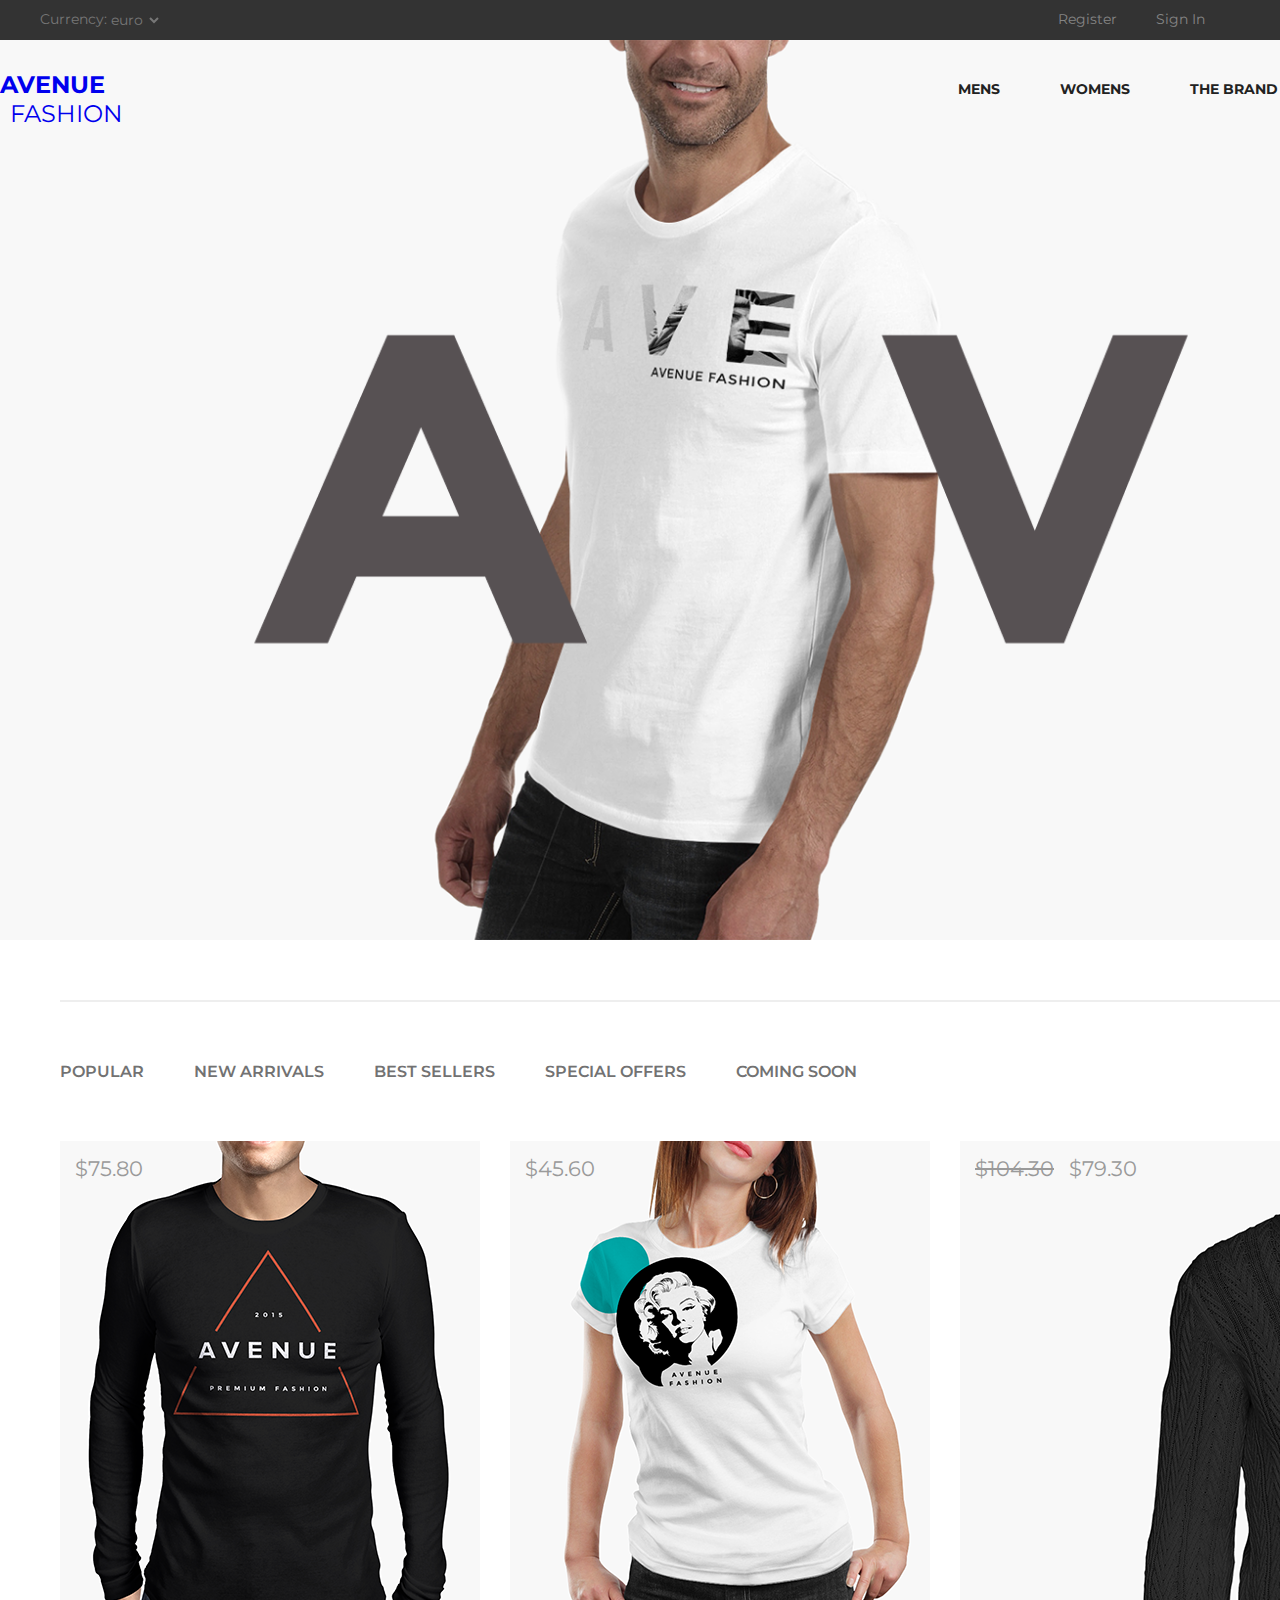
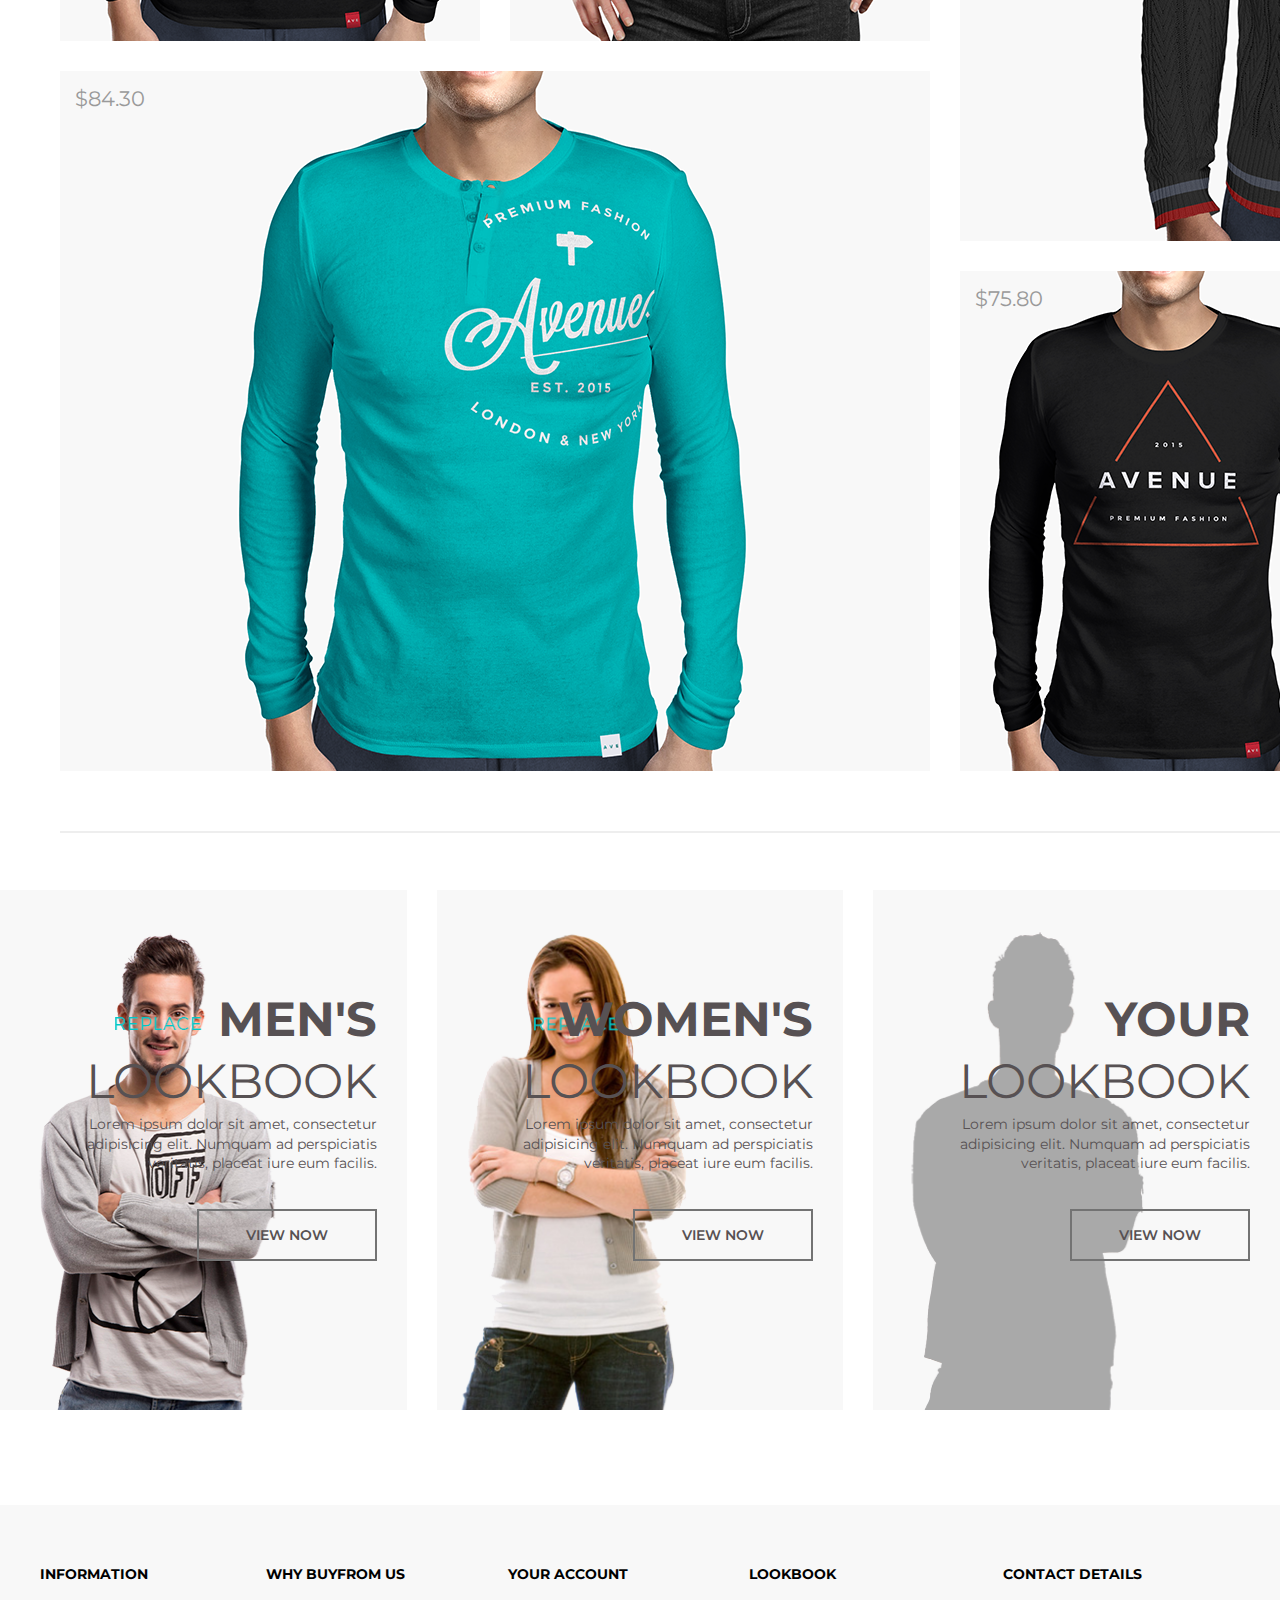
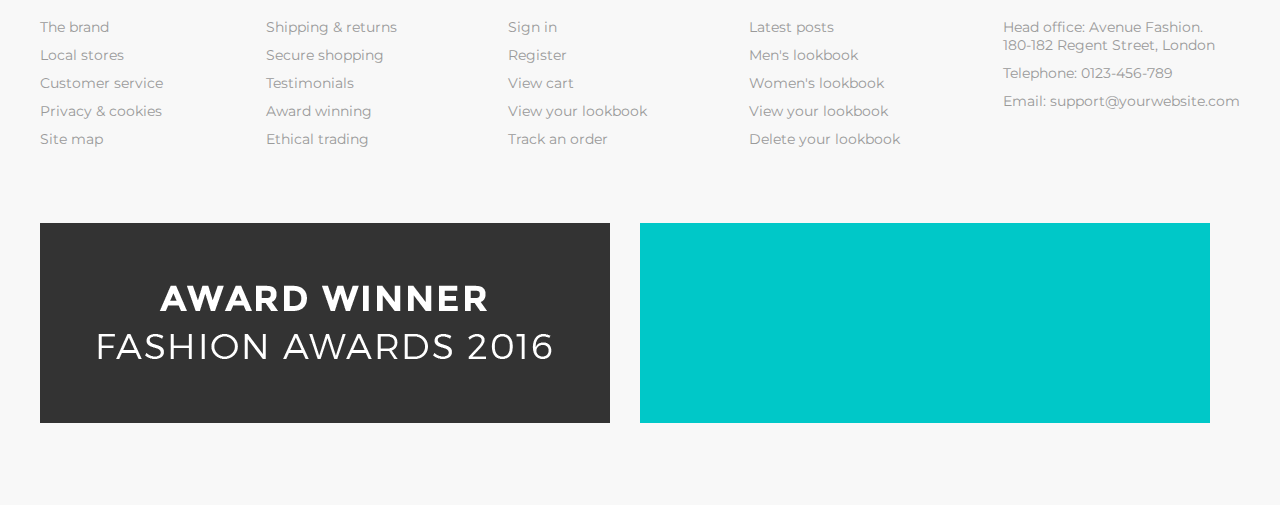
==== commit 5a1cafd2: "Add files via upload" ====
--- a/index.html
+++ b/index.html
@@ -23,7 +23,7 @@
             </div>
             <div class="register_wrapper">
                 <a href="#">Register</a>
-                <a href="#">Sign In</a>
+                <a href="sign in/index.html">Sign In</a>
                 <div class="cart">
                 </div>
             </div>
@@ -32,71 +32,82 @@
     <header class="header">
         <div class="header_container">
             <div class="logo">
-                <span>avenue</span>
-                <p>fashion</p>
+                <a class="link_none"
+                    href="index.html">
+                    <span>avenue</span>
+                    <p>fashion</p>
+                </a>
             </div>
             <nav class="nav_bar">
                 <ul>
-                    <li class="list_item"><div class="nav_item"><a href="#">mens</a><i id="chevron" class="fas fa-chevron-down"></i><div id="hover_div" class="category_hover">
-                        <div class="cols_wrapper">
-                            <div id="margin4col" class="col">
-                                <h3>casuals</h3>
-                                <ul>
-                                    <li><a href="#">Jackets</a></li>
-                                    <li><a href="#">Hoodies & Sweatshirts</a></li>
-                                    <li><a href="#">Polo Shirts</a></li>
-                                    <li><a href="#">Sportswear</a></li>
-                                    <li><a href="#">Trousers & Chinos</a></li>
-                                    <li><a href="#">T-Shirts</a></li>
-                                </ul>
-                            </div>
-                            <div class="col">
-                                <h3>formal</h3>
-                                <ul>
-                                    <li><a href="">Jackets</a></li>
-                                    <li><a href="">Shirts</a></li>
-                                    <li><a href="">Suits</a></li>
-                                    <li><a href="">Trousers</a></li>
-                                </ul>
-                            </div>
-                        </div>
-                        <div class="sale_banner">
-                            <p>autumn sale! <br>up to 50% off</p>
-                        </div>
-                    </div></div></li>
-                    <li class="list_item"><div class="nav_item"><a href="#">womens</a><i id="chevron" class="fas fa-chevron-down"></i></div></li>
-                    <li class="list_item"><a href="file:///C:/Users/%D0%94%D0%B0%D0%BD%D0%B8%D0%BB/Desktop/online%20store/the%20brand/thebrand.html">the brand</a></li>
-                    <li class="list_item"><div class="nav_item"><a href="file:///C:/Users/%D0%94%D0%B0%D0%BD%D0%B8%D0%BB/Desktop/online%20store/local%20store/localstore.html">local stores</a></div></li>
-                    <li class="list_item"><div class="nav_item"><a href="file:///C:/Users/%D0%94%D0%B0%D0%BD%D0%B8%D0%BB/Desktop/online%20store/lookbook/lookbook.html#">look book</a><i id="chevron" class="fas fa-chevron-down"></i>
-                        <div id="lookbook_hover" class="category_hover">
-                            <div class="cols_wrapper">
-                                <div id="margin4col" class="col">
-                                    <h3>our lookbooks</h3>
-                                    <ul>
-                                        <li><a href="#">Latest Post (mixed)</a></li>
-                                        <li><a href="#">Men's Lookbook</a></li>
-                                        <li><a href="#">Women's Lookbook</a></li>
-                                    </ul>
-                                </div>
-                                <div class="col">
-                                    <h3>your lookbook</h3>
-                                    <ul>
-                                        <li><a href="">View and Edit</a></li>
-                                        <li><a href="">Share</a></li>
-                                        <li><a href="">Delete</a></li>
-                                    </ul>
-                                </div>
-                            </div>
-                            <div class="sale_banner">
-                                <p>autumn sale! <br>up to 50% off</p>
-                            </div>
-                        </div></div></li>
+                    <li class="list_item">
+                        <div class="nav_item"><a href="#">mens</a><i id="chevron" class="fas fa-chevron-down"></i>
+                            <div id="hover_div" class="category_hover">
+                                <div class="cols_wrapper">
+                                    <div id="margin4col" class="col">
+                                        <h3>casuals</h3>
+                                        <ul>
+                                            <li><a href="#">Jackets</a></li>
+                                            <li><a href="#">Hoodies & Sweatshirts</a></li>
+                                            <li><a href="#">Polo Shirts</a></li>
+                                            <li><a href="#">Sportswear</a></li>
+                                            <li><a href="#">Trousers & Chinos</a></li>
+                                            <li><a href="#">T-Shirts</a></li>
+                                        </ul>
+                                    </div>
+                                    <div class="col">
+                                        <h3>formal</h3>
+                                        <ul>
+                                            <li><a href="">Jackets</a></li>
+                                            <li><a href="">Shirts</a></li>
+                                            <li><a href="">Suits</a></li>
+                                            <li><a href="">Trousers</a></li>
+                                        </ul>
+                                    </div>
+                                </div>
+                                <div class="sale_banner">
+                                    <p>autumn sale! <br>up to 50% off</p>
+                                </div>
+                            </div>
+                        </div>
+                    </li>
+                    <li class="list_item">
+                        <div class="nav_item"><a href="#">womens</a><i id="chevron" class="fas fa-chevron-down"></i>
+                        </div>
+                    </li>
+                    <li class="list_item"><a href="the brand/index.html">the brand</a></li>
+                    <li class="list_item">
+                        <div class="nav_item"><a href="local store/index.html">local stores</a></div>
+                    </li>
+                    <li class="list_item">
+                        <div class="nav_item"><a href="lookbook/index.html">look book</a><i id="chevron" class="fas fa-chevron-down"></i>
+                            <div id="lookbook_hover" class="category_hover">
+                                <div class="cols_wrapper">
+                                    <div id="margin4col" class="col">
+                                        <h3>our lookbooks</h3>
+                                        <ul>
+                                            <li><a href="#">Latest Post (mixed)</a></li>
+                                            <li><a href="#">Men's Lookbook</a></li>
+                                            <li><a href="#">Women's Lookbook</a></li>
+                                        </ul>
+                                    </div>
+                                    <div class="col">
+                                        <h3>your lookbook</h3>
+                                        <ul>
+                                            <li><a href="">View and Edit</a></li>
+                                            <li><a href="">Share</a></li>
+                                            <li><a href="">Delete</a></li>
+                                        </ul>
+                                    </div>
+                                </div>
+                                <div class="sale_banner">
+                                    <p>autumn sale! <br>up to 50% off</p>
+                                </div>
+                            </div>
+                        </div>
+                    </li>
                 </ul>
             </nav>
-            <div class="shop_button">
-                <a href="#">shop men's collection</a>
-            </div>
-           
         </div>
     </header>
     <section class="product">
@@ -115,7 +126,7 @@
                     <div class="top_part">
                         <div class="product_items">
                             <div class="right_product">
-                                <a class="link_none" href="file:///C:/Users/%D0%94%D0%B0%D0%BD%D0%B8%D0%BB/Desktop/online%20store/product%20view/product.html"><div class="img_of_product1">
+                                <a class="link_none" href="product view/index.html"><div class="img_of_product1">
                                     <p class="price">$75.80</p>
                                     <div class="more_pics">
                                         <img class="bonus_pic" src="img/products/item1.png" alt="">
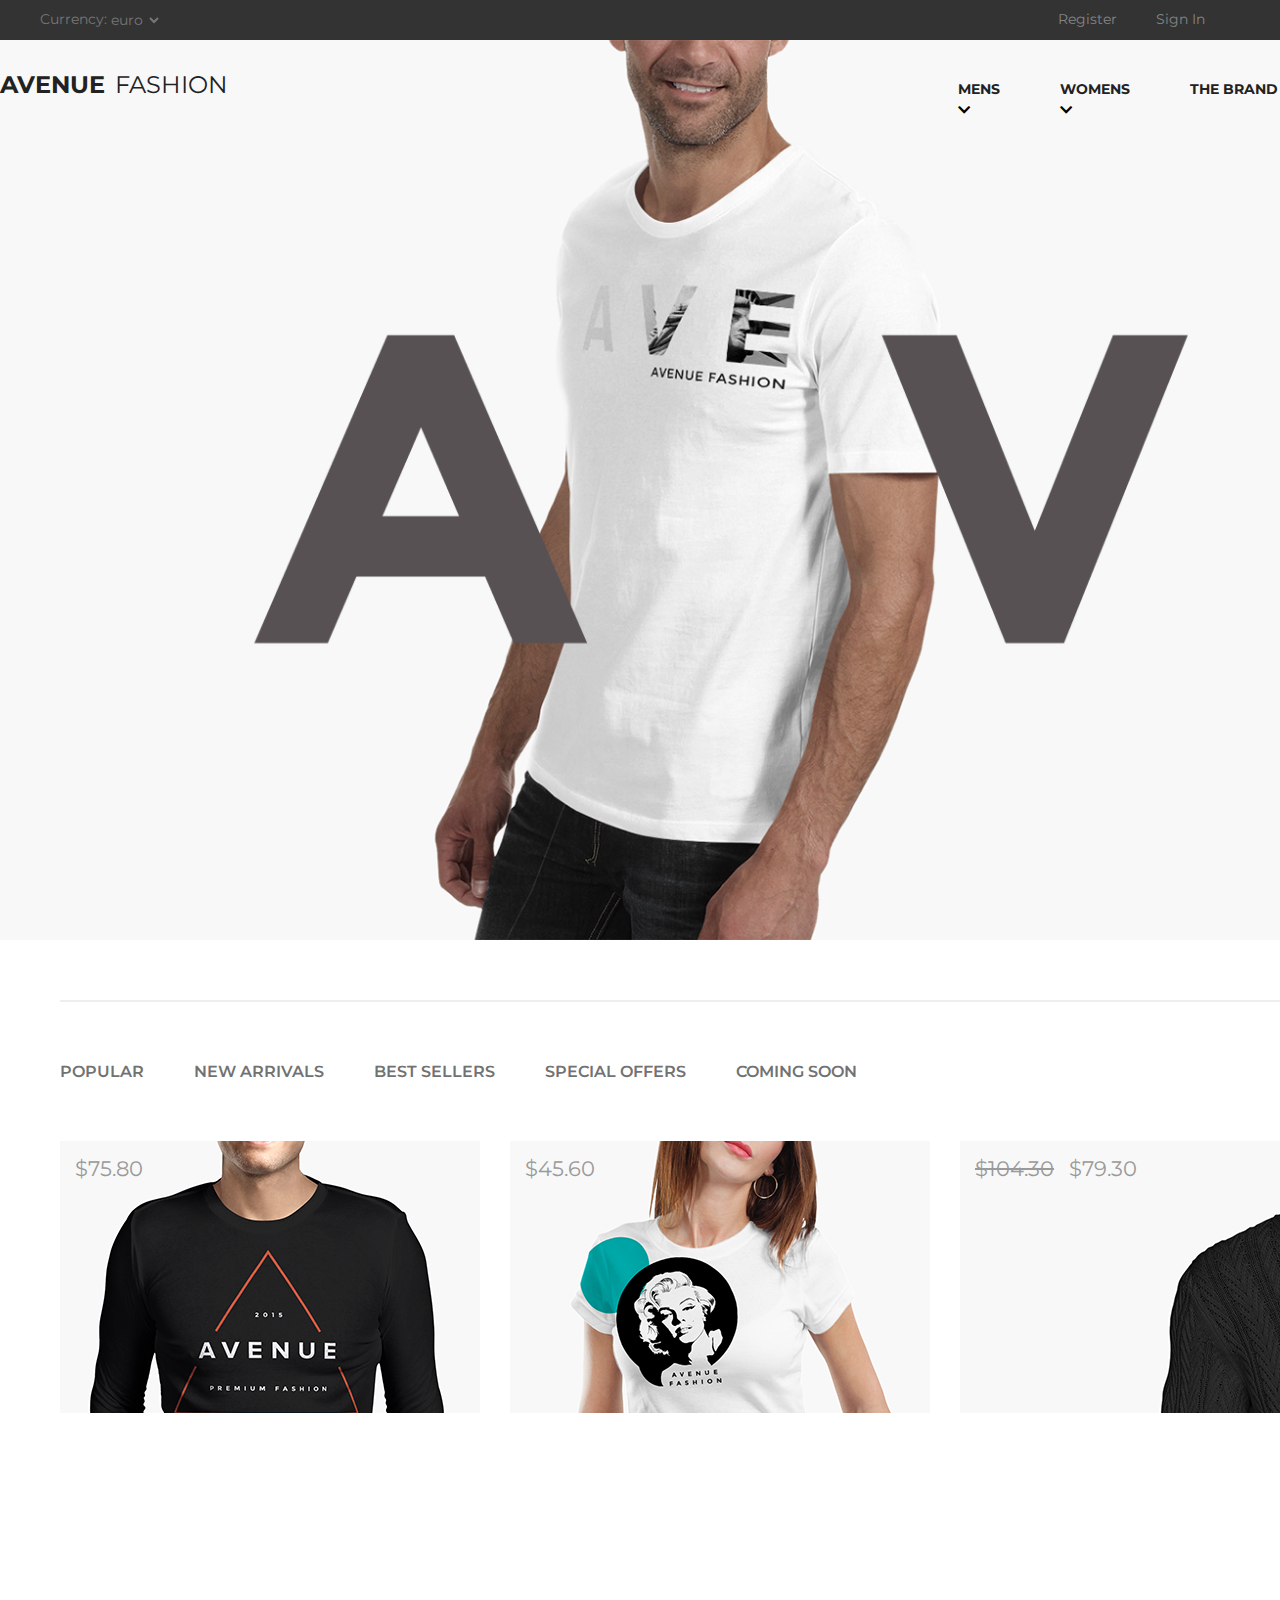
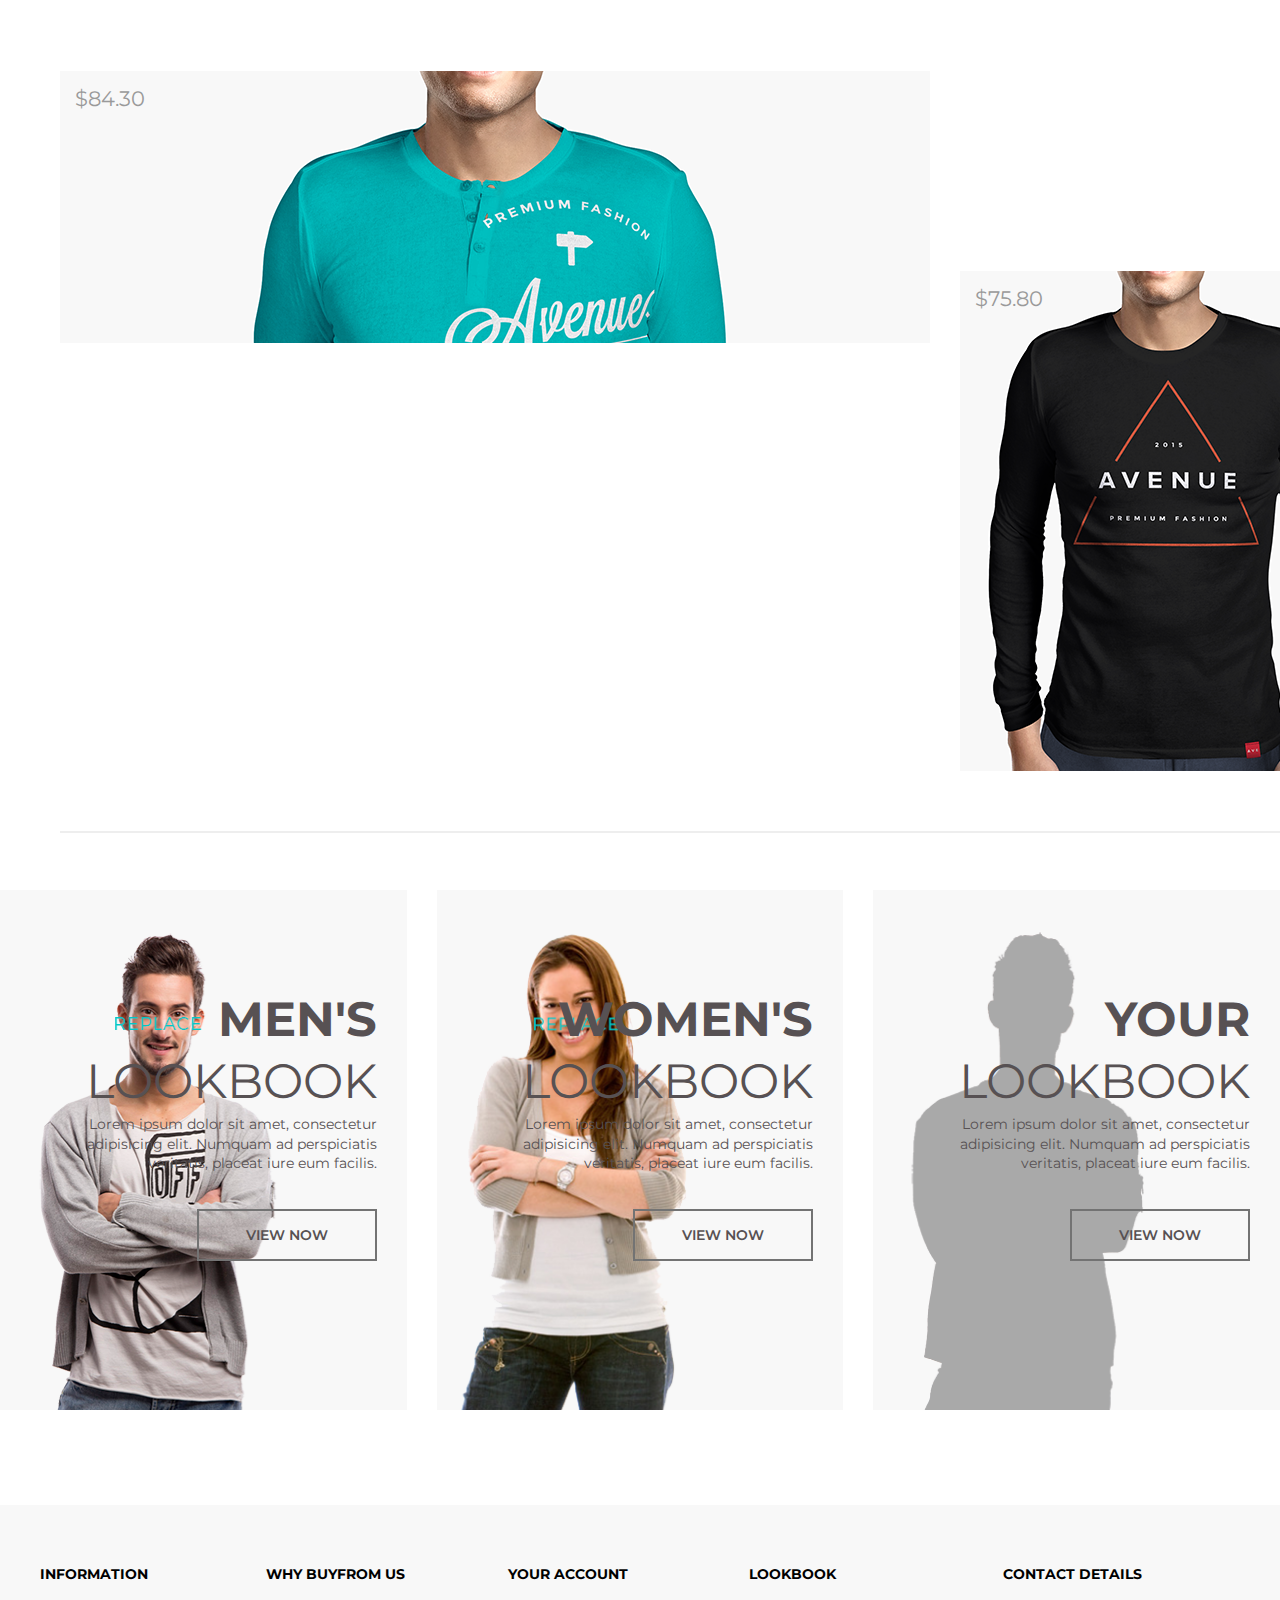
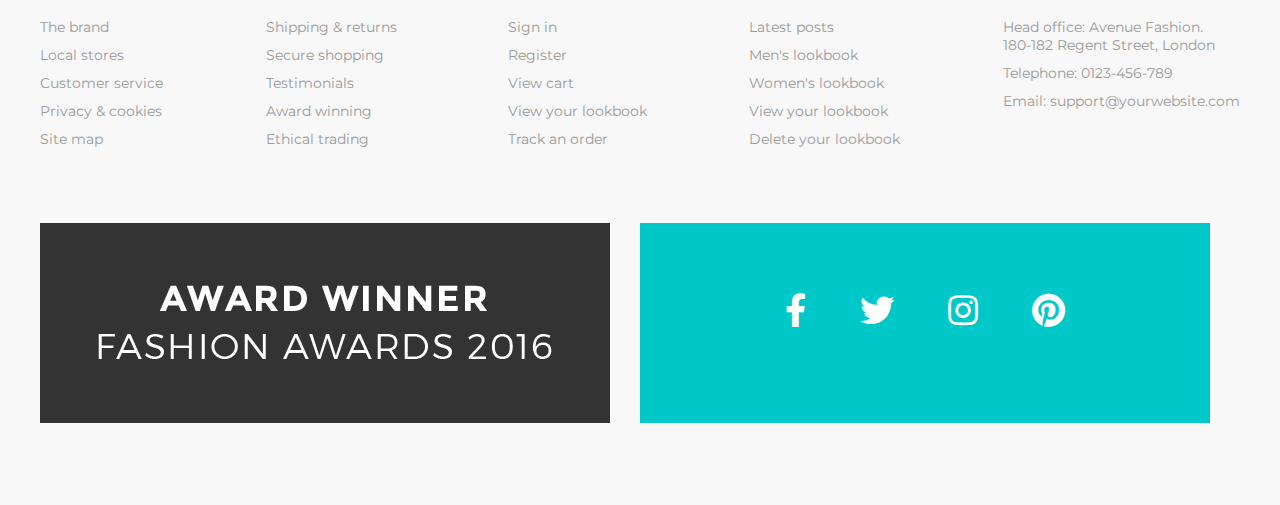
==== commit 957625db: "Add files via upload" ====
--- a/index.html
+++ b/index.html
@@ -5,8 +5,8 @@
     <meta charset="UTF-8">
     <meta name="viewport" content="width=device-width, initial-scale=1.0">
     <title>Document</title>
+    <link href="https://use.fontawesome.com/releases/v5.0.13/css/all.css" rel="stylesheet">
     <link rel="stylesheet" href="style.css">
-    <link rel="stylesheet" href="libs/css/all.min.css">
 
 </head>
 
@@ -145,13 +145,13 @@
 
                             </div>
                             <div class="left_product">
-                                <div class="img_of_product2">
+                                <a class="link_none" href="product view/index.html"><div class="img_of_product2">
                                     <p class="price">$45.60</p>
                                     <div class="more_pics">
                                         <img class="bonus_pic" src="img/products/item2.png" alt="">
                                         <img class="bonus_pic" src="img/products/item2.png" alt="">
                                     </div>
-                                </div>
+                                </div></a>
                                 <div class="product_description">
                                     <h3 class="product_name">product name $45.60</h3>
                                     <p>descripton of product descripton of product </p>
@@ -166,13 +166,13 @@
                     </div>
                     <div class="bottom_part">
                         <div class="main_product">
-                            <div class="img_of_product3">
+                            <a class="link_none" href="product view/index.html"><div class="img_of_product3">
                                 <p class="price">$84.30</p>
                                 <div class="bigger_more_pics">
                                     <img class="bigger_bonus_pic" src="img/products/item4.png" alt="">
                                     <img class="bigger_bonus_pic" src="img/products/item4.png" alt="">
                                 </div>
-                            </div>
+                            </div></a>
                             <div class="bigger_product_description">
                                 <h3 class="product_name">product name $84.30</h3>
                                 <p>descripton of product descripton of product </p>
@@ -188,7 +188,7 @@
                 <div class="right_side">
                     <div class="top_part">
                         <div class="main_product">
-                            <div id="another_big" class="img_of_product3">
+                            <a class="link_none" href="product view/index.html"><div id="another_big" class="img_of_product3">
                                 <div class="price_wrapper">
                                     <p id="sale" class="price">$104.30</p><span class="price">$79.30</span>
                                 </div>
@@ -196,7 +196,7 @@
                                     <img class="bigger_bonus_pic" src="img/products/item3.png" alt="">
                                     <img class="bigger_bonus_pic" src="img/products/item3.png" alt="">
                                 </div>
-                            </div>
+                            </div></a>
                             <div class="bigger_product_description">
                                 <h3 class="product_name">product name $84.30</h3>
                                 <p>descripton of product descripton of product </p>
--- a/style.css
+++ b/style.css
@@ -52,6 +52,11 @@
     display: flex;
     justify-content: space-between;
 }
+.link_none{
+    text-decoration: none;
+    color: #222222;
+    display: flex;
+}    
 .logo{
     display: flex;
     text-transform: uppercase;
@@ -562,4 +567,4 @@
 }
 .social_media i:hover{
     color: gray;
-}+}
